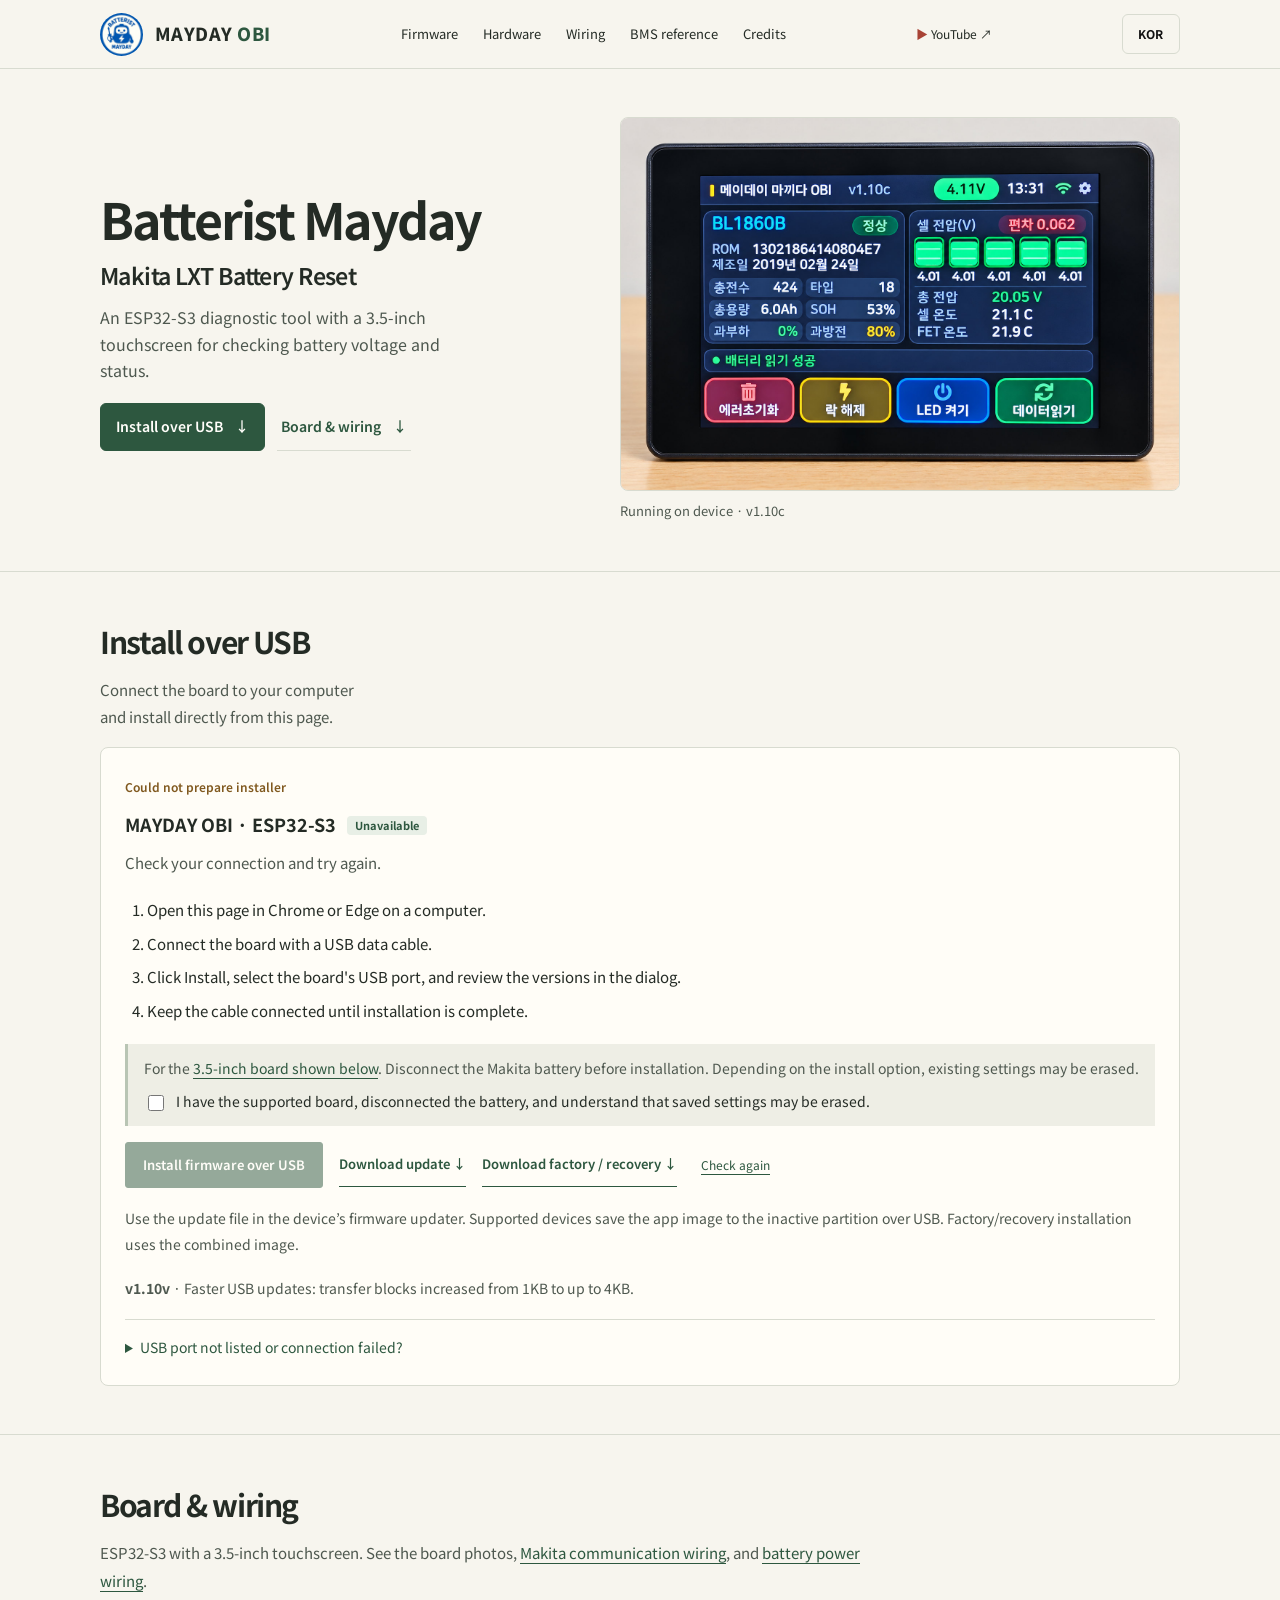
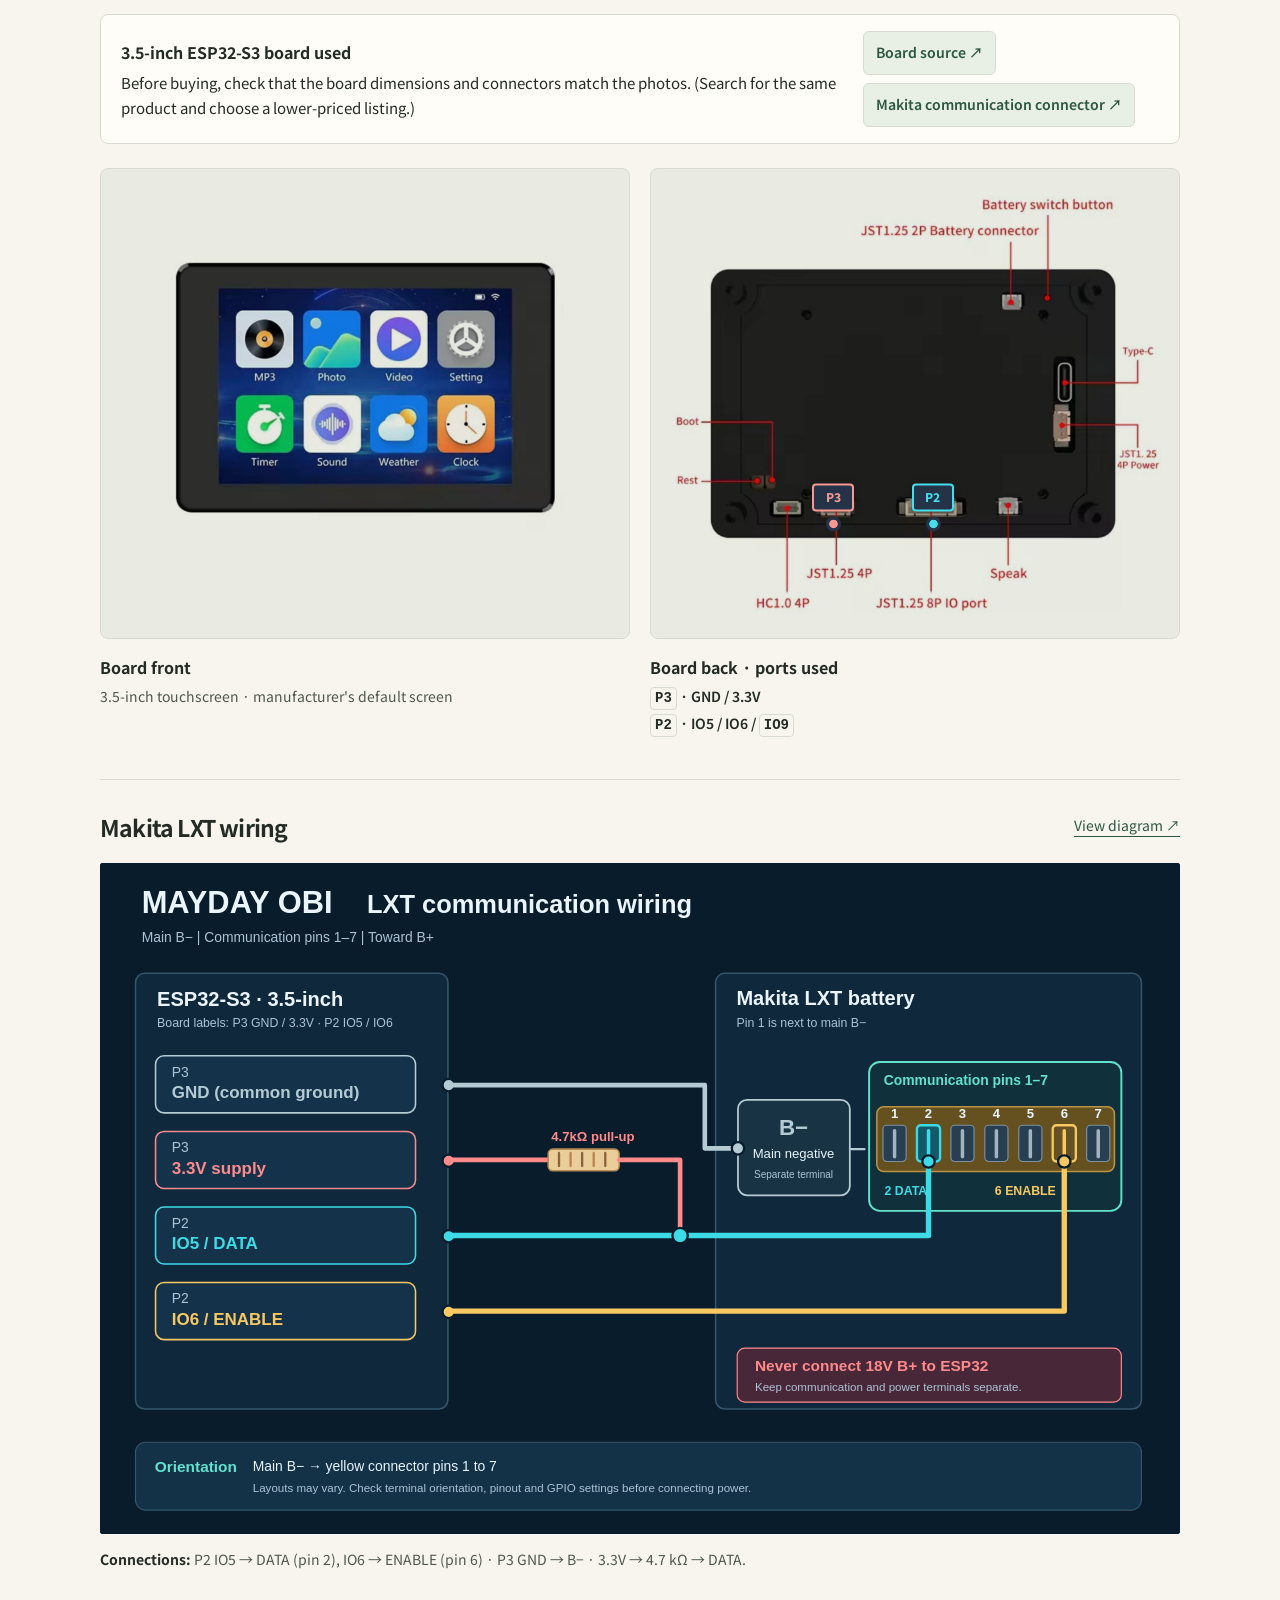
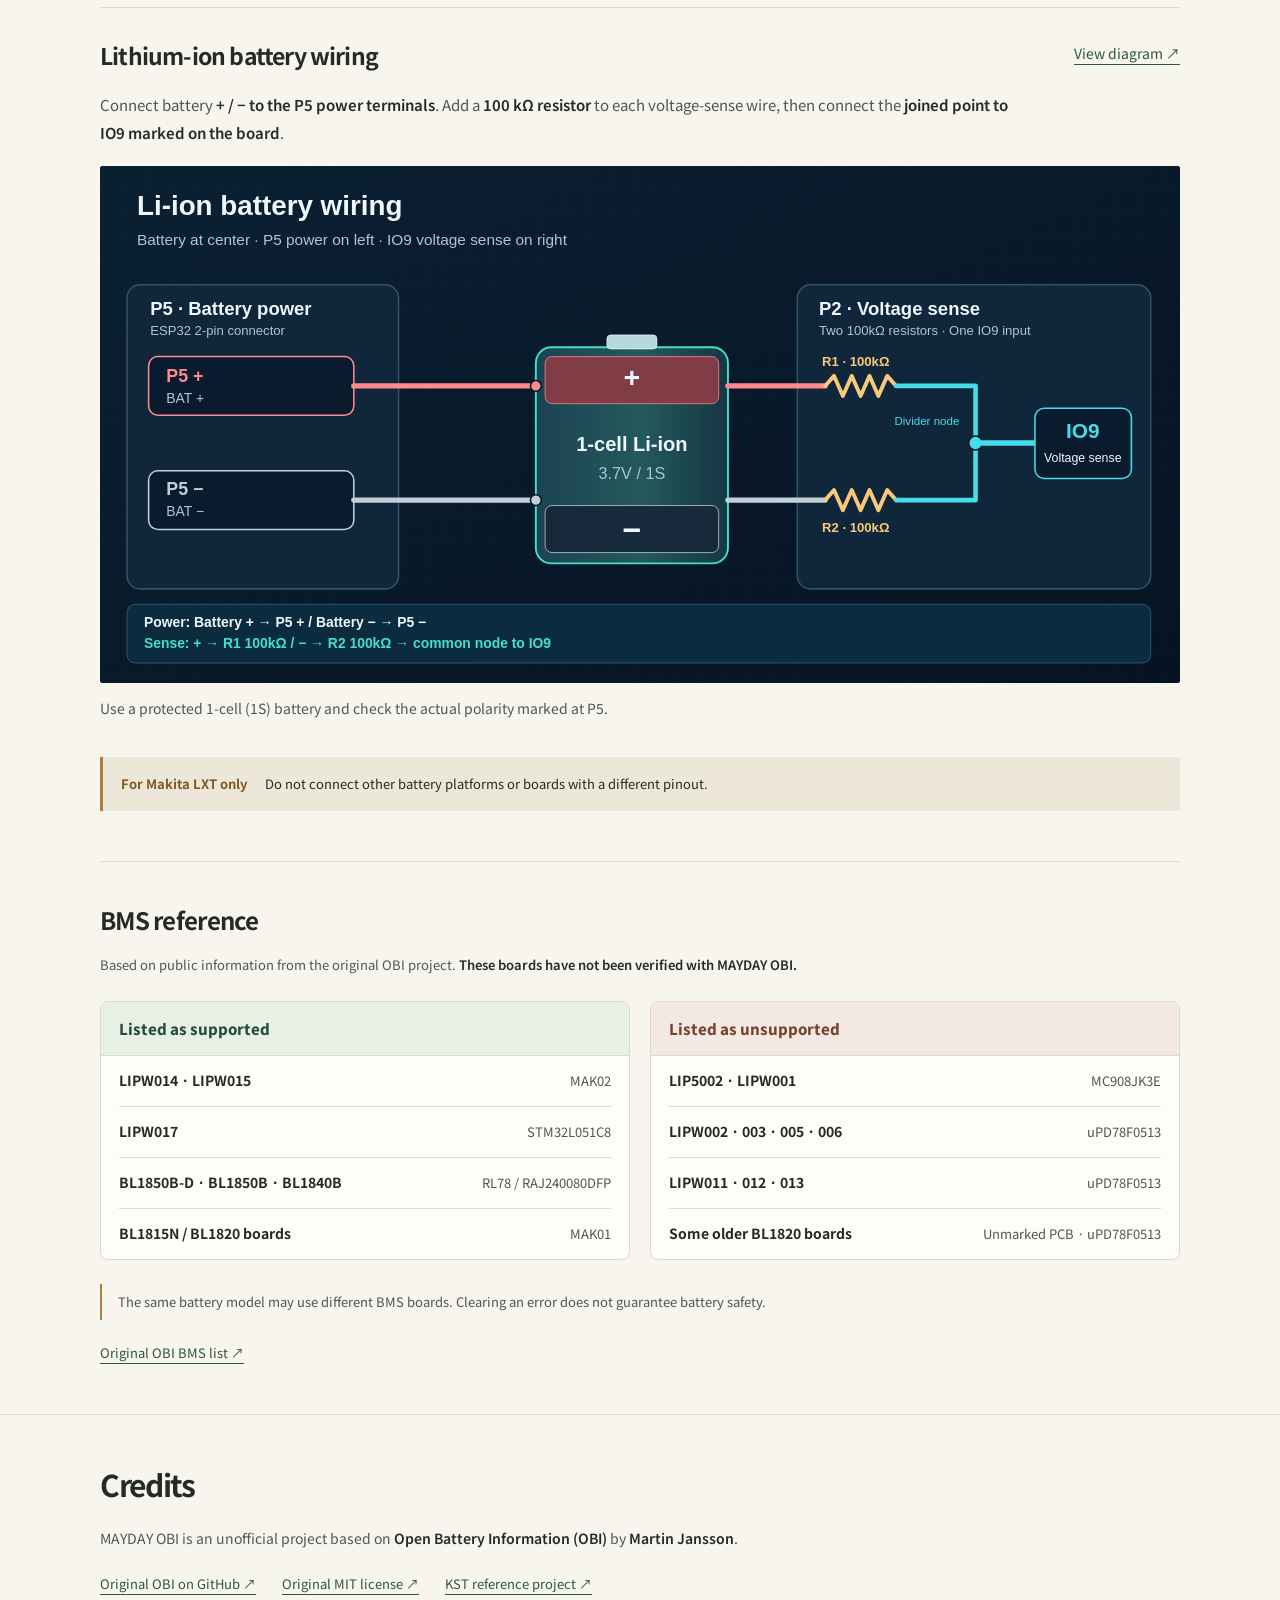
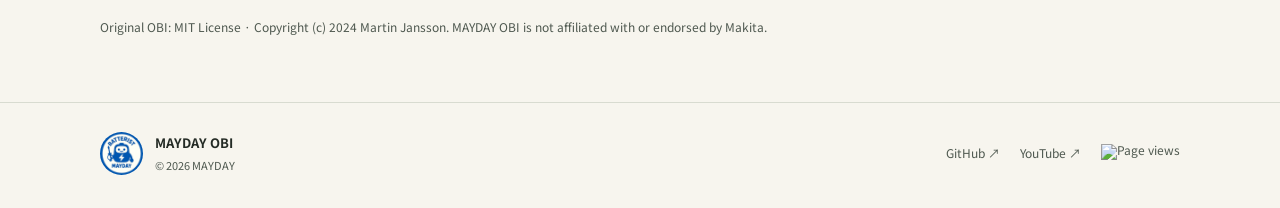
==== en/index.html @ 37e6e7f1 "Show verified USB install count and start date" ====
<!doctype html>
<html lang="en">
<head>
  <meta charset="utf-8">
  <meta name="viewport" content="width=device-width,initial-scale=1">
  <link rel="alternate" hreflang="ko" href="https://maydaycom.github.io/mayday-obi/">
  <link rel="alternate" hreflang="en" href="https://maydaycom.github.io/mayday-obi/en/">
  <meta name="description" content="MAYDAY OBI is an ESP32-S3 battery diagnostic project for Makita LXT packs, with USB firmware installation, board photos, wiring diagrams, and BMS references.">
  <meta property="og:type" content="website">
  <meta property="og:title" content="MAYDAY OBI | Makita LXT">
  <meta property="og:description" content="A Makita LXT battery diagnostic tool built with an ESP32-S3 3.5-inch touchscreen.">
  <meta property="og:image" content="https://maydaycom.github.io/mayday-obi/assets/mayday-obi-running-v1.10c.jpg">
  <meta name="theme-color" content="#f5f3ec">
  <title>MAYDAY OBI | Makita LXT Battery Diagnostics</title>
  <link rel="icon" type="image/jpeg" href="../assets/batterist-mayday-logo.jpg">
  <link rel="stylesheet" href="../styles.css">
  <link rel="stylesheet" href="../workbench.css?v=20261112-install-count">
</head>
<body class="workbench-design">
  <header class="site-header">
    <div class="container nav-bar">
      <a href="#top" class="wordmark" aria-label="MAYDAY OBI home"><img src="../assets/batterist-mayday-logo.jpg" alt="Batterist Mayday original logo" class="brand-logo" width="48" height="48"><span>MAYDAY<span class="brand-accent"> OBI</span></span></a>
      <nav aria-label="Main navigation" class="nav-links"><a href="#firmware">Firmware</a><a href="#hardware">Hardware</a><a href="#wiring">Wiring</a><a href="#bms-reference">BMS reference</a><a href="#credits">Credits</a></nav>
      <a href="https://www.youtube.com/@batterist_mayday" target="_blank" rel="noopener noreferrer" class="nav-youtube"><span class="play-symbol">▶</span> YouTube <span aria-hidden="true">↗</span></a><a class="nav-language" href="../index.html" lang="ko" hreflang="ko" aria-label="한국어 페이지 보기">KOR</a>
    </div>
    <nav class="mobile-section-nav container" aria-label="Quick navigation"><a href="#firmware">Firmware</a><a href="#hardware">Board</a><a href="#wiring">Wiring</a><a href="#bms-reference">BMS</a><a href="#credits">Credits</a></nav>
  </header>

  <main id="top">
    <section class="hero container" aria-labelledby="hero-title">
      <div class="hero-copy">
        <h1 id="hero-title">Batterist Mayday</h1>
        <p class="hero-product">Makita LXT Battery Reset</p>
        <p class="hero-subtitle">An ESP32-S3 diagnostic tool with a 3.5-inch touchscreen for checking battery voltage and status.</p>
        <div class="hero-cta"><a class="btn btn-primary" href="#firmware">Install over USB <span aria-hidden="true">↓</span></a><a class="btn btn-secondary" href="#hardware">Board &amp; wiring <span aria-hidden="true">↓</span></a></div>
        </div>
      <div class="hero-visual" aria-label="MAYDAY OBI running on a 3.5-inch ESP32-S3 device">
        <figure class="hero-product-photo">
          <img src="../assets/mayday-obi-running-v1.10c.jpg" alt="MAYDAY OBI v1.10c running on a 3.5-inch ESP32-S3 touchscreen" width="1536" height="1024" fetchpriority="high" decoding="async">
          <figcaption>Running on device · v1.10c</figcaption>
        </figure>
      </div>
    </section>

    <section class="section" id="firmware" aria-labelledby="firmware-title"><div class="container">
      <div class="section-heading"><h2 id="firmware-title">Install over USB</h2><p>Connect the board to your computer<br>and install directly from this page.</p></div>
      <div class="release-layout"><article class="release-main">
        <div class="release-top"><span class="pill pill-amber" id="firmware-status">Preparing web installer</span></div>
        <h3>MAYDAY OBI · ESP32-S3 <span class="release-version">Checking</span></h3>
        <p id="firmware-install-count" class="release-install-count" hidden><strong>USB installs completed <span></span></strong> <small>· Tracking since <time></time></small></p>
        <p id="firmware-message" role="status" aria-live="polite">Checking for available firmware.</p>
        <ol class="install-steps"><li>Open this page in Chrome or Edge on a computer.</li><li>Connect the board with a USB data cable.</li><li>Click Install, select the board's USB port, and review the versions in the dialog.</li><li>Keep the cable connected until installation is complete.</li></ol>
        <div class="install-safety"><p class="install-note">For the <a class="inline-jump" href="#hardware">3.5-inch board shown below</a>. Disconnect the Makita battery before installation. Depending on the install option, existing settings may be erased.</p>
        <label class="install-confirm"><input type="checkbox" id="firmware-confirm"> I have the supported board, disconnected the battery, and understand that saved settings may be erased.</label></div>
        <div class="install-actions">
          <button class="btn btn-primary" id="firmware-pending" type="button" disabled>Install firmware over USB</button>
          <esp-web-install-button id="usb-installer" hidden>
            <button slot="activate" class="btn btn-primary" id="firmware-install" type="button" disabled>Install firmware over USB</button>
            <span slot="unsupported">Open this page in Chrome or Edge on a computer.</span>
            <span slot="not-allowed">Open this page over HTTPS.</span>
          </esp-web-install-button>
          <a class="btn btn-secondary" id="firmware-app-download" hidden download="firmware.bin">Download update ↓</a>
          <a class="btn btn-secondary" id="firmware-download" hidden download="firmware.factory.bin">Download factory / recovery ↓</a>
          <button class="install-retry" id="firmware-retry" type="button" hidden>Check again</button>
        </div>
        <p class="install-note" id="firmware-file-note" role="status" aria-live="polite"></p>
        <p class="install-note"><strong>v1.10v</strong> · Faster USB updates: transfer blocks increased from 1KB to up to 4KB.</p>
        <details class="install-help"><summary>USB port not listed or connection failed?</summary><p>Use a data cable, not a charge-only cable, and close other serial monitor programs. If the board still does not appear, hold BOOT, briefly press RESET, release BOOT, then reconnect. Button names and steps can vary by board.</p></details>
        <noscript><p class="install-note">JavaScript is required for web installation. Enable JavaScript in your browser and reload this page.</p></noscript>
      </article>
</div>
    </div></section>

    <section class="section section-muted" id="hardware" aria-labelledby="hardware-title"><div class="container">
      <div class="section-heading"><h2 id="hardware-title">Board &amp; wiring</h2><p>ESP32-S3 with a 3.5-inch touchscreen. See the board photos, <a class="inline-jump" href="#wiring">Makita communication wiring</a>, and <a class="inline-jump" href="#battery-power">battery power wiring</a>.</p></div>
      <div class="hardware-purchase"><div><strong>3.5-inch ESP32-S3 board used</strong><p>Before buying, check that the board dimensions and connectors match the photos. (Search for the same product and choose a lower-priced listing.)</p></div><div class="hardware-purchase-links"><a class="btn btn-secondary" href="https://s.click.aliexpress.com/e/_c4VYI0z1" target="_blank" rel="noopener noreferrer sponsored">Board source ↗</a><a class="btn btn-secondary" href="https://s.click.aliexpress.com/e/_c4NlfP7p" target="_blank" rel="noopener noreferrer sponsored">Makita communication connector ↗</a></div></div>
      <div class="board-photo-gallery">
        <figure class="board-photo-card">
          <div class="board-image"><img src="../assets/esp32-s3-3.5-front.jpg" width="360" height="329" loading="lazy" alt="Front of the ESP32-S3 3.5-inch touchscreen board used for MAYDAY OBI"></div>
          <figcaption><strong>Board front</strong><span>3.5-inch touchscreen · manufacturer's default screen</span></figcaption>
        </figure>
        <figure class="board-photo-card pin-marked-board">
          <div class="board-image pin-photo">
            <img src="../assets/esp32-s3-3.5-back.jpg" width="1536" height="1312" loading="lazy" alt="Back of the ESP32-S3 3.5-inch board. GND and 3.3V are marked at P3; IO5 and IO6 at P2.">
            <span class="pin-chip pin-chip-p3" aria-label="P3 port for GND and 3.3V">P3</span>
            <span class="pin-chip pin-chip-p2" aria-label="P2 port for IO5 and IO6">P2</span>
          </div>
          <figcaption>
            <strong>Board back · ports used</strong>
            <span><b class="port-label">P3</b> · GND / 3.3V</span>
            <span><b class="port-label">P2</b> · IO5 / IO6 / <b class="port-label">IO9</b></span>
          </figcaption>
        </figure>
      </div>
      <figure class="wiring-figure" id="wiring">
        <div class="wiring-figure-head">
          <div><h3>Makita LXT wiring</h3></div>
          <a class="wiring-open-desktop" href="../assets/mayday-obi-lxt-wiring-en.svg?v=20261029-io-labels-clean" target="_blank" rel="noopener noreferrer">View diagram ↗</a>
          <a class="wiring-open-mobile" href="../assets/mayday-obi-lxt-wiring-mobile-en.svg?v=20261029-io-labels-clean" target="_blank" rel="noopener noreferrer">View diagram ↗</a>
        </div>
        <div class="wiring-visual">
          <a class="wiring-image-link wiring-desktop" href="../assets/mayday-obi-lxt-wiring-en.svg?v=20261029-io-labels-clean" target="_blank" rel="noopener noreferrer" aria-label="Open the ESP32-S3 to Makita LXT wiring diagram">
            <img src="../assets/mayday-obi-lxt-wiring-en.svg?v=20261029-io-labels-clean" width="1400" height="870" loading="lazy" alt="P2 IO5 to DATA (pin 2), IO6 to ENABLE (pin 6); P3 GND to B−; 3.3V through a 4.7 kΩ resistor to DATA. Never connect 18V B+ directly.">
          </a>
          <a class="wiring-image-link wiring-mobile" href="../assets/mayday-obi-lxt-wiring-mobile-en.svg?v=20261029-io-labels-clean" target="_blank" rel="noopener noreferrer" aria-label="Open the vertical wiring diagram for phones">
            <img src="../assets/mayday-obi-lxt-wiring-mobile-en.svg?v=20261029-io-labels-clean" width="760" height="1460" loading="lazy" alt="Mobile wiring diagram: separate main B− at pin 1; P2 IO5 to DATA (pin 2), IO6 to ENABLE (pin 6); P3 GND and a 3.3V pull-up. Never connect 18V B+ directly.">
          </a>
        </div>
        <figcaption><strong>Connections:</strong> P2 IO5 → DATA (pin 2), IO6 → ENABLE (pin 6) · P3 GND → B− · 3.3V → 4.7 kΩ → DATA.</figcaption>
      </figure>
      <section class="battery-power-guide" id="battery-power" aria-labelledby="battery-power-title">
        <div class="battery-power-head">
          <div><h3 id="battery-power-title">Lithium-ion battery wiring</h3></div>
          <a class="battery-open-desktop" href="../assets/mayday-obi-1s-battery-wiring-en.svg?v=20261029-public-cleanup" target="_blank" rel="noopener noreferrer">View diagram ↗</a>
          <a class="battery-open-mobile" href="../assets/mayday-obi-1s-battery-wiring-mobile-en.svg?v=20261029-public-cleanup" target="_blank" rel="noopener noreferrer">View diagram ↗</a>
        </div>
        <p class="battery-power-intro">Connect battery <strong>+ / − to the P5 power terminals</strong>. Add a <strong>100 kΩ resistor</strong> to each voltage-sense wire, then connect the <strong>joined point to IO9 marked on the board</strong>.</p>
        <div class="battery-power-visual">
          <a class="battery-wiring-desktop" href="../assets/mayday-obi-1s-battery-wiring-en.svg?v=20261029-public-cleanup" target="_blank" rel="noopener noreferrer" aria-label="Open diagram showing the battery, P5 power, and IO9 voltage-sense circuit">
            <img src="../assets/mayday-obi-1s-battery-wiring-en.svg?v=20261029-public-cleanup" width="1400" height="670" loading="lazy" alt="1-cell lithium-ion battery, P5 positive and negative power connections, and two 100 kΩ voltage-sense resistors joined at IO9.">
          </a>
          <a class="battery-wiring-mobile" href="../assets/mayday-obi-1s-battery-wiring-mobile-en.svg?v=20261029-public-cleanup" target="_blank" rel="noopener noreferrer" aria-label="Open the mobile battery and IO9 resistor-divider diagram">
            <img src="../assets/mayday-obi-1s-battery-wiring-mobile-en.svg?v=20261029-public-cleanup" width="760" height="900" loading="lazy" alt="Mobile diagram: battery, P5 positive and negative power, and two 100 kΩ resistors joined at a single IO9 connection.">
          </a>
        </div>
        <p class="battery-power-caption">Use a protected 1-cell (1S) battery and check the actual polarity marked at P5.</p>
      </section>
      <div class="warning"><strong>For Makita LXT only</strong><span>Do not connect other battery platforms or boards with a different pinout.</span></div>
      <div class="bms-reference" id="bms-reference">
        <div class="bms-title"><h3>BMS reference</h3><p>Based on public information from the original OBI project. <strong>These boards have not been verified with MAYDAY OBI.</strong></p></div>
        <div class="bms-columns">
          <div class="bms-box bms-supported"><h4>Listed as supported</h4><ul>
            <li><strong>LIPW014 · LIPW015</strong><small>MAK02</small></li>
            <li><strong>LIPW017</strong><small>STM32L051C8</small></li>
            <li><strong>BL1850B-D · BL1850B · BL1840B</strong><small>RL78 / RAJ240080DFP</small></li>
            <li><strong>BL1815N / BL1820 boards</strong><small>MAK01</small></li>
          </ul></div>
          <div class="bms-box bms-unsupported"><h4>Listed as unsupported</h4><ul>
            <li><strong>LIP5002 · LIPW001</strong><small>MC908JK3E</small></li>
            <li><strong>LIPW002 · 003 · 005 · 006</strong><small>uPD78F0513</small></li>
            <li><strong>LIPW011 · 012 · 013</strong><small>uPD78F0513</small></li>
            <li><strong>Some older BL1820 boards</strong><small>Unmarked PCB · uPD78F0513</small></li>
          </ul></div>
        </div>
        <p class="bms-notice">The same battery model may use different BMS boards. Clearing an error does not guarantee battery safety.</p>
        <div class="bms-links"><a href="https://github.com/mnh-jansson/open-battery-information/wiki/Makita" target="_blank" rel="noopener noreferrer">Original OBI BMS list ↗</a></div>
      </div>
    </div></section>

    <section class="section section-muted" id="credits" aria-labelledby="credits-title"><div class="container">
      <div class="section-heading"><h2 id="credits-title">Credits</h2></div>
      <div class="credits-panel">
        <p>MAYDAY OBI is an unofficial project based on <strong>Open Battery Information (OBI)</strong> by <strong>Martin Jansson</strong>.</p>
        <div class="credit-links">
          <a href="https://github.com/mnh-jansson/open-battery-information" target="_blank" rel="noopener noreferrer">Original OBI on GitHub ↗</a>
          <a href="https://github.com/mnh-jansson/open-battery-information/blob/main/LICENSE.md" target="_blank" rel="noopener noreferrer">Original MIT license ↗</a>
          <a href="https://ai.kenhsangtao.com/makita/" target="_blank" rel="noopener noreferrer">KST reference project ↗</a>
        </div>
        <p class="credit-detail">Original OBI: MIT License · Copyright (c) 2024 Martin Jansson. MAYDAY OBI is not affiliated with or endorsed by Makita.</p>
      </div>
    </div></section>
  </main>
  <footer class="site-footer"><div class="container footer-line"><div class="footer-brand"><img src="../assets/batterist-mayday-logo.jpg" alt="Batterist Mayday original logo" class="footer-brand-logo" width="46" height="46" loading="lazy"><span class="footer-brand-text"><strong>MAYDAY OBI</strong><span>© 2026 MAYDAY</span></span></div><div class="footer-links"><a href="https://github.com/MayDayCom/mayday-obi" target="_blank" rel="noopener noreferrer">GitHub ↗</a><a href="https://www.youtube.com/@batterist_mayday" target="_blank" rel="noopener noreferrer">YouTube ↗</a><a class="footer-hits" href="https://hits.sh/maydaycom.github.io/mayday-obi/" target="_blank" rel="noopener noreferrer" aria-label="View page statistics (opens in a new tab)" title="View page statistics (opens in a new tab)"><img src="https://hits.sh/maydaycom.github.io/mayday-obi.svg?style=flat&amp;label=views&amp;color=325e49&amp;labelColor=626860" alt="Page views" height="20" decoding="async"></a></div></div></footer>
  <script type="module" src="../assets/firmware-installer-public-r4.js?v=20261112-d1"></script>
  <script type="module" src="../assets/firmware-install-count.js?v=20261112-d1-counter"></script>
</body>
</html>
---- styles.css ----
/* MAYDAY OBI — a practical workshop notebook */
@import url('https://fonts.googleapis.com/css2?family=Noto+Sans+KR:wght@400;500;600;700;800&display=swap');
:root{color-scheme:light;--bg:#f5f3ec;--paper:#fffefa;--text:#202623;--muted:#484f49;--line:#d4d7cc;--teal:#325e49;--focus:#325e49}
*{box-sizing:border-box}html{scroll-behavior:smooth;scroll-padding-top:110px}body{margin:0;background:var(--bg);color:var(--text);font:15px/1.85 'Noto Sans KR',sans-serif;word-break:keep-all;overflow-wrap:break-word}a{color:inherit;text-decoration:none}button{font:inherit}img{max-width:100%}h1,h2,h3,p{margin-top:0}a:focus-visible,summary:focus-visible{outline:3px solid var(--focus);outline-offset:5px}a:hover{text-decoration:underline;text-underline-offset:5px}.container{width:min(1080px,calc(100% - 64px));margin-inline:auto}.background-grid{display:none}
.site-header{position:sticky;top:0;z-index:10;background:var(--bg);border-bottom:1px solid var(--line)}.nav-bar{min-height:86px;display:flex;align-items:center;justify-content:space-between;gap:24px}.wordmark{display:flex;align-items:center;gap:12px;font-size:18px;font-weight:800;letter-spacing:.025em}.brand-logo,.footer-brand-logo{width:43px;height:43px;object-fit:cover;border-radius:50%;flex-shrink:0}.brand-accent{color:var(--teal)}.nav-links{display:flex;gap:25px;font-size:13px}.nav-youtube{font-size:12px;white-space:nowrap}.nav-language{display:inline-flex;align-items:center;justify-content:center;min-width:58px;padding:8px 12px;border:1px solid var(--line);border-radius:999px;background:var(--line);color:#111;font-size:12px;font-weight:700;white-space:nowrap;transition:background .2s,border-color .2s}.nav-language:hover{background:#c4c8bc;border-color:#c4c8bc}.nav-language:focus-visible{outline:2px solid var(--focus);outline-offset:3px}.play-symbol{color:#a84335}.mobile-section-nav{display:none}
.hero{display:grid;grid-template-columns:minmax(0,1.08fr) minmax(0,.92fr);align-items:center;gap:clamp(28px,4.5vw,60px);padding:clamp(46px,7vw,92px) 0}.section-kicker{font:600 11px/1.6 'Noto Sans KR',sans-serif;color:var(--teal);letter-spacing:.08em}.status-dot{display:inline-block;width:6px;height:6px;background:var(--teal);border-radius:50%;margin-right:7px;vertical-align:middle}.hero-subtitle{margin:18px 0 0;color:var(--muted);font-size:16px;line-height:1.75;max-width:42ch}.hero-subtitle strong{font-weight:500;color:var(--text)}.hero-cta{display:flex;gap:10px;flex-wrap:wrap;margin-top:24px}.btn{display:inline-flex;align-items:center;justify-content:center;gap:12px;font-size:13px;font-weight:600;padding:10px 0;border-bottom:1px solid var(--teal);color:var(--teal)}.btn-primary{background:var(--teal);color:#fffefa;border:1px solid var(--teal);padding:10px 17px;border-radius:3px}.btn-primary:hover{background:#244a37;text-decoration:none}.hero-visual{min-width:0;width:100%;max-width:500px;justify-self:end}
.section{padding:52px 0;border-top:1px solid var(--line)}.section-muted{background:transparent}.section-heading{margin-bottom:30px;max-width:800px}.section-heading h2{font-size:30px;font-weight:700;line-height:1.45;letter-spacing:-.045em;margin:6px 0 12px}.section-heading p{color:var(--muted);font-size:15px;margin-bottom:0}.inline-jump{color:var(--teal);text-decoration:underline;text-underline-offset:4px}
#firmware>.container{display:grid;grid-template-columns:220px 1fr;gap:34px}#firmware .section-heading{margin:0}.release-main{border:1px solid #bca887;border-radius:12px;padding:24px}.release-main h3{font-size:18px;margin:9px 0 5px}.release-main p{font-size:15px;color:var(--muted);margin:0}.pill{color:#80591f;font-size:12px;font-weight:600}.status-dot.amber{background:#ad7f3c}
.board-photo-gallery{display:grid;grid-template-columns:repeat(2,minmax(0,1fr));gap:26px;margin:30px 0 42px}.board-photo-card{margin:0;min-width:0}.board-image {
  display:grid;
  grid-template:minmax(0,1fr) / minmax(0,1fr);
  aspect-ratio:9 / 8;
  box-sizing:border-box;
  background:#e7e8e2;
  border:1px solid var(--line);
  padding:18px;
}
.board-image img {
  display:block;
  width:100%;
  height:100%;
  min-width:0;
  min-height:0;
  object-fit:contain;
  mix-blend-mode:multiply;
}
.board-photo-card figcaption{display:flex;flex-direction:column;padding:14px 0 0;gap:2px}.board-photo-card figcaption strong{font-size:16px}.board-photo-card figcaption span{font-size:14px;line-height:1.65;color:var(--muted)}
.pin-marked-board figcaption span{font-weight:600;color:var(--text)}.pin-marked-board .board-image{position:relative}.pin-chip{position:absolute;z-index:2;transform:translate(-50%,-145%);display:inline-flex;align-items:center;justify-content:center;min-width:42px;height:28px;padding:2px 8px;font-size:12px;line-height:1;white-space:nowrap;font-weight:800;border-radius:4px;border:2px solid currentColor;box-shadow:0 2px 7px #0005;pointer-events:none}.pin-chip::after{content:"";position:absolute;left:calc(50% - 4px);bottom:-19px;width:9px;height:9px;border-radius:50%;background:currentColor;outline:3px solid #243348}.pin-chip-p3{left:34.5%;top:75.5%;color:#f59a93;background:#243348}.pin-chip-p2{left:53.4%;top:75.5%;color:#44deec;background:#243348}
.wiring-figure,.battery-power-guide{margin:36px 0;padding:24px 0 0;border-top:1px solid var(--line)}.wiring-figure-head,.battery-power-head{display:flex;align-items:end;justify-content:space-between;flex-wrap:wrap;gap:12px;margin-bottom:18px}.wiring-figure-head h3,.battery-power-head h3{font-size:23px;line-height:1.5;letter-spacing:-.035em;margin:6px 0 0}.wiring-figure-head>a,.battery-power-head>a{font-size:14px;color:var(--teal);text-decoration:underline;text-underline-offset:5px;padding:6px 0}.wiring-visual,.battery-power-visual{width:100%;min-width:0}.wiring-image-link,.battery-power-visual>a{display:block;line-height:0;background:#091b2b;border-radius:3px;overflow:hidden}.wiring-image-link img,.battery-power-visual img{display:block;width:100%;height:auto}.wiring-figure figcaption,.battery-power-caption{font-size:14px;line-height:1.7;color:var(--muted);margin:14px 0 0}.wiring-figure figcaption strong,.battery-power-caption strong{color:var(--text)}.battery-power-intro{font-size:15px;color:var(--muted);max-width:920px;margin-bottom:20px}.battery-power-intro strong{font-weight:600;color:var(--text)}.battery-power-detail{font-size:13px;margin-top:18px;padding-top:15px;border-top:1px dashed var(--line);color:var(--muted)}.battery-power-detail summary{cursor:pointer;color:var(--teal);font-weight:600}.battery-power-detail p{margin:12px 0 0}code{font-size:.95em}
.wiring-mobile,.wiring-open-mobile,.battery-wiring-mobile,.battery-open-mobile{display:none!important}.wiring-desktop,.wiring-open-desktop,.battery-wiring-desktop,.battery-open-desktop{display:block}
.hardware-purchase{
  display:flex;
  justify-content:space-between;
  align-items:center;
  gap:18px;
  margin:0 0 24px;
  padding:18px 20px;
  border:1px solid #a9bfad;
  border-left:4px solid var(--teal);
  border-radius:8px;
  background:#e8efe4;
}.hardware-purchase strong{font-size:16px}.hardware-purchase p{color:var(--text);font-size:15px;line-height:1.65;margin:4px 0 0}.hardware-purchase .btn{flex-shrink:0;min-height:44px;white-space:nowrap}
.hardware-purchase-links{display:flex;flex-wrap:wrap;gap:8px}
.hardware-purchase-links .btn{font-size:14px;white-space:normal;text-align:center}.warning{display:flex;gap:18px;font-size:13px;line-height:1.85;padding:15px 18px;background:#ede7d9;border-left:3px solid #ad7f3c}.warning strong{white-space:nowrap;color:#80591f}
.bms-reference{margin:50px 0 0;padding-top:30px;border-top:1px solid var(--line)}.bms-title h3{font-size:24px;letter-spacing:-.03em;margin:6px 0 10px}.bms-title p{font-size:13px;color:var(--muted)}.bms-title p strong{color:var(--text);font-weight:600}
.bms-columns {
  display:grid;
  grid-template-columns:repeat(2,minmax(0,1fr));
  gap:20px;
  margin:24px 0;
}
.bms-box {
  min-width:0;
  overflow:hidden;
  background:var(--paper);
  border:1px solid var(--line);
  border-radius:12px;
}
.bms-box h4 {
  margin:0;
  padding:13px 18px;
  border-bottom:1px solid var(--line);
  font-size:15px;
  font-weight:800;
}
.bms-supported h4 {background:#e8efe4;color:#274c3c}
.bms-unsupported h4 {background:#f4e9e2;color:#75432f}
.bms-box ul {list-style:none;padding:0 18px;margin:0}
.bms-box li {
  display:flex;
  align-items:baseline;
  justify-content:space-between;
  flex-wrap:wrap;
  gap:2px 16px;
  padding:12px 0;
}
.bms-box li + li {border-top:1px solid var(--line)}
.bms-box li strong {font-size:14px;font-weight:700;overflow-wrap:anywhere}
.bms-box li small {font-size:13px;color:var(--muted);overflow-wrap:anywhere}
.bms-notice{font-size:13px;color:var(--muted);border-left:2px solid #ad7f3c;padding:6px 0 6px 16px;margin:24px 0 18px}.bms-links a{color:var(--teal);font-size:13px;text-decoration:underline;text-underline-offset:5px}
#credits{padding-bottom:64px}.credits-panel{max-width:820px}.credits-panel p{font-size:14px;color:var(--muted)}.credits-panel strong{color:var(--text);font-weight:600}.credit-links{display:flex;flex-wrap:wrap;gap:12px 26px;margin:20px 0}.credit-links a{font-size:13px;color:var(--teal);text-decoration:underline;text-underline-offset:5px}.credits-panel .credit-detail{font-size:12px;margin-bottom:0}.site-footer{border-top:1px solid var(--line);padding:28px 0 34px}.footer-line,.footer-line>div,.footer-brand{display:flex;align-items:center;justify-content:space-between;gap:24px}.footer-brand{gap:12px!important}.footer-brand-text{display:flex;flex-direction:column;font-size:11px;color:var(--muted)}.footer-brand-text strong{font-size:13px;color:var(--text)}.footer-line>div>a{font-size:12px;color:var(--muted)}
@media(max-width:900px){.nav-links{gap:15px}.hero{gap:28px}#firmware>.container{grid-template-columns:180px 1fr}}
@media(max-width:720px){html{scroll-padding-top:130px}.container{width:calc(100% - 36px)}.nav-bar{min-height:67px;gap:12px}.wordmark{font-size:16px;gap:9px}.brand-logo{width:36px;height:36px}.nav-links{display:none}.nav-youtube{font-size:11px}.mobile-section-nav{display:flex;gap:25px;overflow-x:auto;white-space:nowrap;padding:10px 0 12px;border-top:1px solid var(--line);font-size:12px}.mobile-section-nav a{flex:0 0 auto}.hero{grid-template-columns:1fr;padding:38px 0 42px;gap:30px}.hero-subtitle{max-width:470px;font-size:16px}.hero-cta{margin-top:22px}.section{padding:36px 0}.section-heading{margin-bottom:23px}.section-heading h2{font-size:27px}#firmware>.container{display:block}#firmware .section-heading{margin-bottom:20px}.release-main{padding:16px}.board-photo-gallery{gap:22px;grid-template-columns:1fr;margin:25px 0 30px}.board-image{padding:12px}.board-photo-card figcaption{padding-top:10px}.wiring-figure,.battery-power-guide{margin:28px 0;padding-top:22px}.wiring-figure-head h3,.battery-power-head h3{font-size:20px}.wiring-desktop,.wiring-open-desktop,.battery-wiring-desktop,.battery-open-desktop{display:none!important}.wiring-mobile,.wiring-open-mobile,.battery-wiring-mobile,.battery-open-mobile{display:block!important}.hardware-purchase{align-items:flex-start;flex-direction:column;gap:10px}.warning{gap:10px;font-size:12px;padding:13px}.bms-reference{margin-top:34px}.bms-columns{grid-template-columns:1fr;gap:14px}.bms-title h3{font-size:22px}.credit-links{flex-direction:column;gap:13px}.footer-line{align-items:flex-start;flex-direction:column;gap:20px}#credits{padding-bottom:40px}}
@media(prefers-reduced-motion:reduce){html{scroll-behavior:auto}}

/* USB installer */
[hidden]{display:none!important}
.install-steps{padding-left:22px;margin:22px 0;font-size:15px;color:var(--text)}.install-steps li{padding:3px 0}
.release-main .install-note{font-size:14px;margin:18px 0;color:var(--muted)}
.install-confirm{display:flex;align-items:flex-start;gap:9px;font-size:14px;line-height:1.65;margin:18px 0}
.install-confirm input{margin-top:5px;flex-shrink:0;accent-color:var(--teal);width:16px;height:16px}
.install-actions{display:flex;align-items:center;flex-wrap:wrap;gap:14px;margin:18px 0}
button.btn{font-family:inherit;cursor:pointer}button.btn:disabled{opacity:.5;cursor:not-allowed}
.install-retry{border:0;background:transparent;color:var(--teal);font:inherit;font-size:12px;text-decoration:underline;text-underline-offset:4px;cursor:pointer;padding:8px}
.install-help{margin-top:24px;border-top:1px solid var(--line);padding-top:15px;font-size:14px;color:var(--muted)}
.install-help summary{cursor:pointer;color:var(--teal)}.release-main .install-help p{font-size:14px;line-height:1.7;margin-top:12px}
esp-web-install-button{--esp-tools-button-color:var(--teal);--esp-tools-button-text-color:var(--paper);--esp-tools-button-border-radius:3px}

.release-version{display:inline-block;margin-left:7px;padding:3px 8px;border-radius:999px;background:#e3ecdf;color:var(--teal);font-size:11px;line-height:1.2;font-weight:700;vertical-align:2px;white-space:nowrap}
/* Footer page-view badge */
.footer-line .footer-links {
  flex-wrap: wrap;
  gap: 12px 20px;
}
.footer-links .footer-hits {
  display: inline-flex;
  align-items: center;
  min-height: 28px;
  line-height: 1;
}
.footer-hits img {
  display: block;
  width: auto;
  height: 20px;
}

.hero-project {
  margin:0 0 14px;
  color:var(--teal);
  font-size:16px;
  font-weight:800;
  letter-spacing:.1em;
}
.hero h1 {
  margin:0;
  color:var(--text);
  font-size:clamp(30px,4vw,49px);
  font-weight:800;
  line-height:1.16;
  letter-spacing:-.055em;
}
.hero-product {
  margin:14px 0 0;
  color:var(--teal);
  font-size:clamp(18px,1.8vw,23px);
  font-weight:700;
  line-height:1.45;
  letter-spacing:-.025em;
}
.hero-cta .btn {
  min-height:44px;
  padding:10px 15px;
  border-radius:8px;
  font-size:14px;
}
.hero-cta .btn-secondary {
  border:1px solid #a9bfad;
  background:var(--paper);
}
.hero-cta .btn-secondary:hover {background:#e8efe4}
.hero-product-photo {
  margin:0;
  overflow:hidden;
  background:var(--paper);
  border:1px solid var(--line);
  border-radius:16px;
  box-shadow:0 12px 28px #20262312;
}
.hero-product-photo img {display:block;width:100%;height:auto}
.hero-product-photo figcaption {padding:10px 14px;color:var(--muted);font-size:13px}
@media (max-width:720px) {
  .hero h1 {font-size:clamp(30px,7.7vw,46px)}
  .hero-visual {justify-self:start}
  .hero-product-photo {border-radius:12px}
}
---- workbench.css ----
/* MAYDAY OBI homepage layout */
.workbench-design {
  --bg:#f7f5ee;
  --paper:#fffdf7;
  --text:#242b25;
  --muted:#4e584f;
  --line:#d8dbd0;
  --teal:#2d573f;
  --focus:#2d573f;
}

.workbench-design .site-header {position:static}
.workbench-design .nav-bar {min-height:68px;gap:16px}
.workbench-design .nav-language {background:transparent;border-radius:6px}
.workbench-design .hero {
  grid-template-columns:minmax(0, .9fr) minmax(0, 1.1fr);
  gap:clamp(24px, 4vw, 48px);
  padding-block:48px;
}
.workbench-design .hero h1 {
  font-size:clamp(30px, 4.1vw, 50px);
  font-weight:700;
  line-height:1.16;
  letter-spacing:-.045em;
}
.workbench-design .hero-product {margin:12px 0 0;color:var(--text);font-weight:600}
.workbench-design .hero-subtitle {margin:12px 0 0;line-height:1.65;max-width:38ch}
.workbench-design .hero-cta {margin-top:20px;gap:12px}
.workbench-design .hero-cta .btn {border-radius:6px}
.workbench-design .hero-cta .btn-secondary {
  padding-inline:4px;
  border:0;
  border-bottom:1px solid var(--line);
  border-radius:0;
  background:transparent;
}
.workbench-design .hero-visual {max-width:560px}
.workbench-design .hero-product-photo {
  background:transparent;
  border:0;
  border-radius:0;
  box-shadow:none;
}
.workbench-design .hero-product-photo img {
  border:1px solid var(--line);
  border-radius:8px;
}
.workbench-design .hero-product-photo figcaption {padding:8px 0 0}

.workbench-design .section {padding-block:48px}
.workbench-design .section-heading {margin-bottom:20px}
.workbench-design .section-heading h2 {margin-top:0}
.workbench-design #firmware > .container {
  display:grid;
  grid-template-columns:minmax(0, 1fr);
  gap:16px;
}
.workbench-design #firmware .section-heading {margin:0}
.workbench-design .release-main {
  padding:24px;
  border:1px solid var(--line);
  border-radius:8px;
  background:var(--paper);
}
.workbench-design .release-main h3 {margin:8px 0}
.workbench-design .release-version {background:#e8efe6;border-radius:4px}
.workbench-design .release-install-count {margin:8px 0;color:var(--muted);font-size:14px}
.workbench-design .release-install-count strong {color:#325e49;font-variant-numeric:tabular-nums}
.workbench-design .release-install-count small {white-space:nowrap;font-size:inherit}
.workbench-design .install-steps {margin:16px 0}
.workbench-design .install-safety {
  padding:12px 16px;
  background:#eeeee5;
  border-left:3px solid #b9c5b4;
}
.workbench-design .install-safety .install-note {margin:0}
.workbench-design .install-confirm {margin:8px 0 0}
.workbench-design .install-actions {gap:8px 16px;margin:16px 0}
.workbench-design .install-actions .btn {min-height:44px}
.workbench-design .release-main .install-note:empty {display:none}
.workbench-design .install-help {margin-top:16px}

.workbench-design .hardware-purchase {
  padding:16px 20px;
  border:1px solid var(--line);
  border-radius:8px;
  background:var(--paper);
}
.workbench-design .hardware-purchase-links .btn {
  padding:8px 12px;
  border:1px solid var(--line);
  border-radius:6px;
  background:#e8efe4;
}
.workbench-design .hardware-purchase-links .btn:hover {background:#dce8d7}
.workbench-design .board-photo-gallery {margin-top:24px;gap:20px}
.workbench-design .board-image {border-radius:8px;background:#e9ebe3}
.port-label {
  display:inline-block;
  padding:0 4px;
  border:1px solid var(--line);
  border-radius:4px;
  font-family:ui-monospace,Consolas,monospace;
  line-height:1.5;
}
.workbench-design .bms-box {border-radius:8px}

@media (max-width:720px) {
  .workbench-design .nav-bar {min-height:56px}
  .workbench-design .hero {grid-template-columns:minmax(0, 1fr);gap:16px;padding-block:24px}
  .workbench-design .hero-subtitle {font-size:15px}
  .workbench-design .hero-cta {margin-top:12px}
  .workbench-design .hero-visual {width:min(100%, 360px);justify-self:start}
  .workbench-design .hero-product-photo figcaption {font-size:12px}
  .workbench-design .section {padding-block:32px}
  .workbench-design .release-main {padding:16px}
  .workbench-design .install-safety {padding:12px}
}
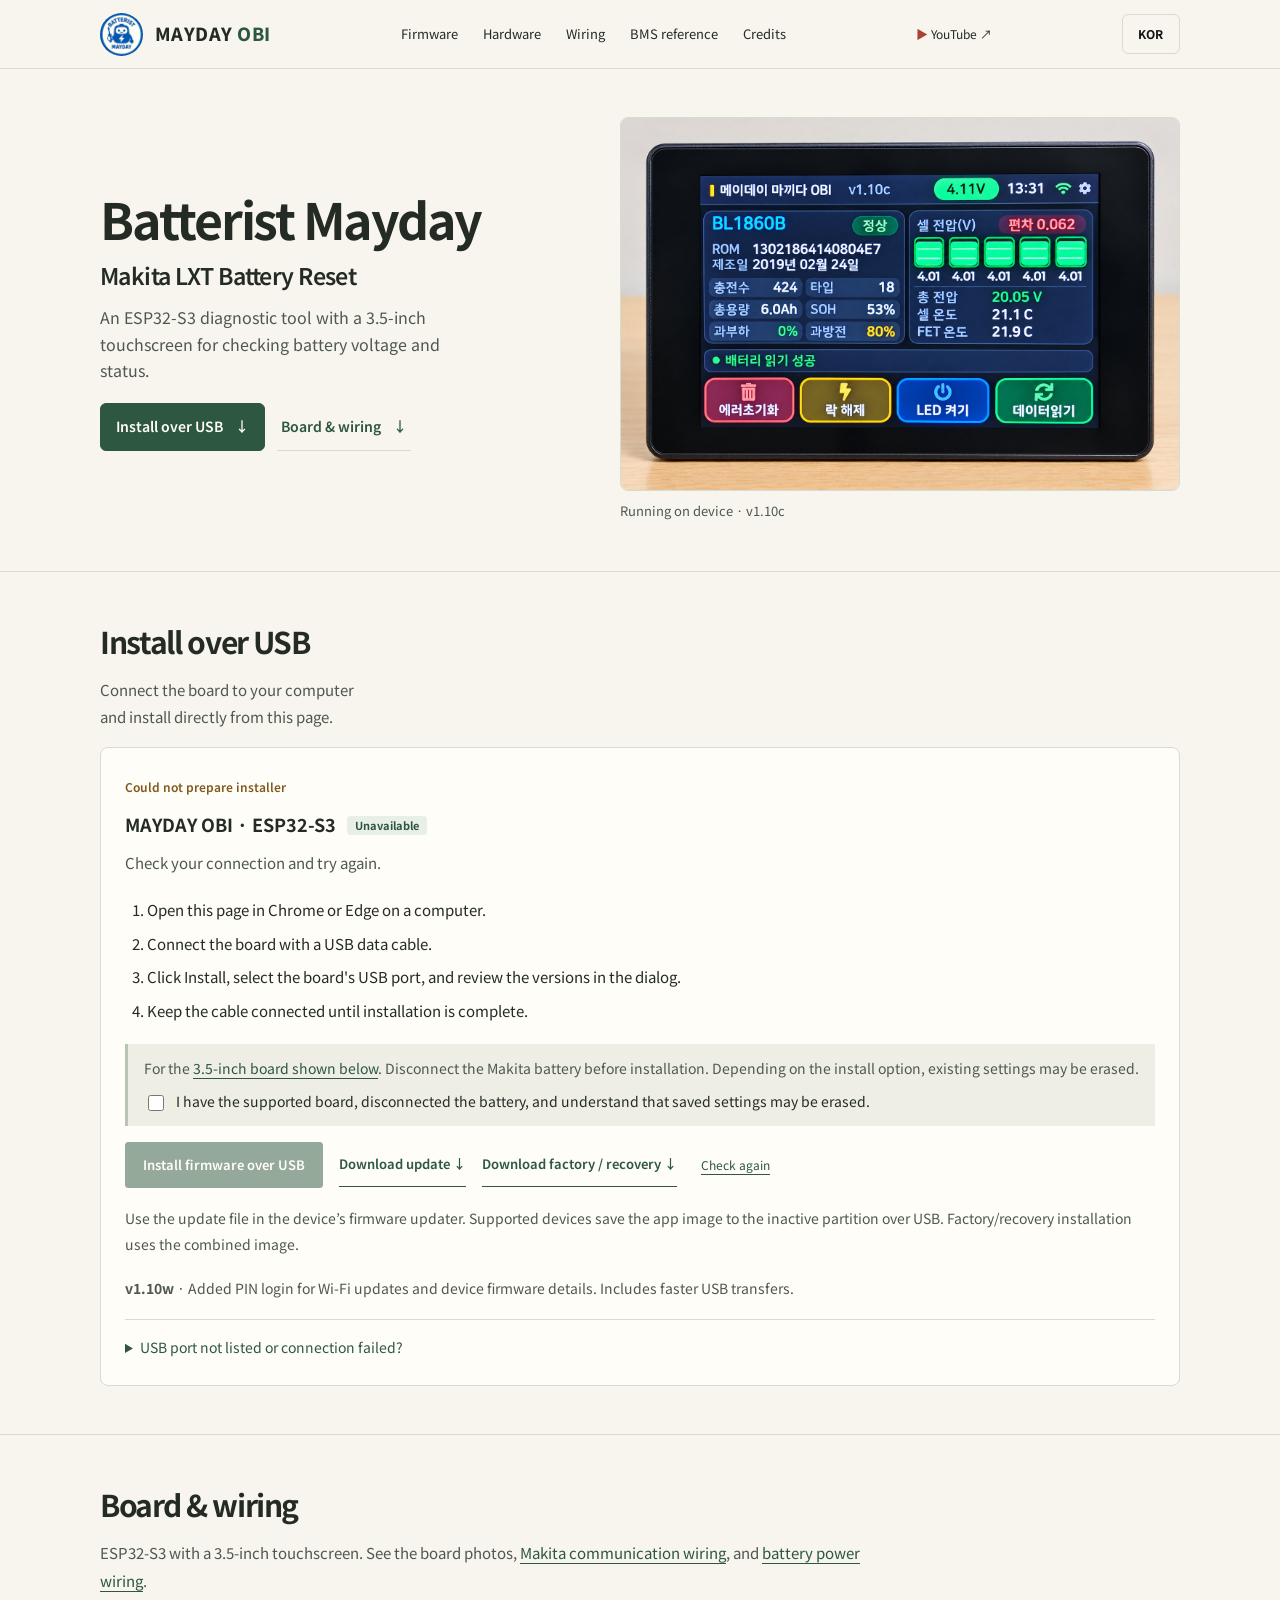
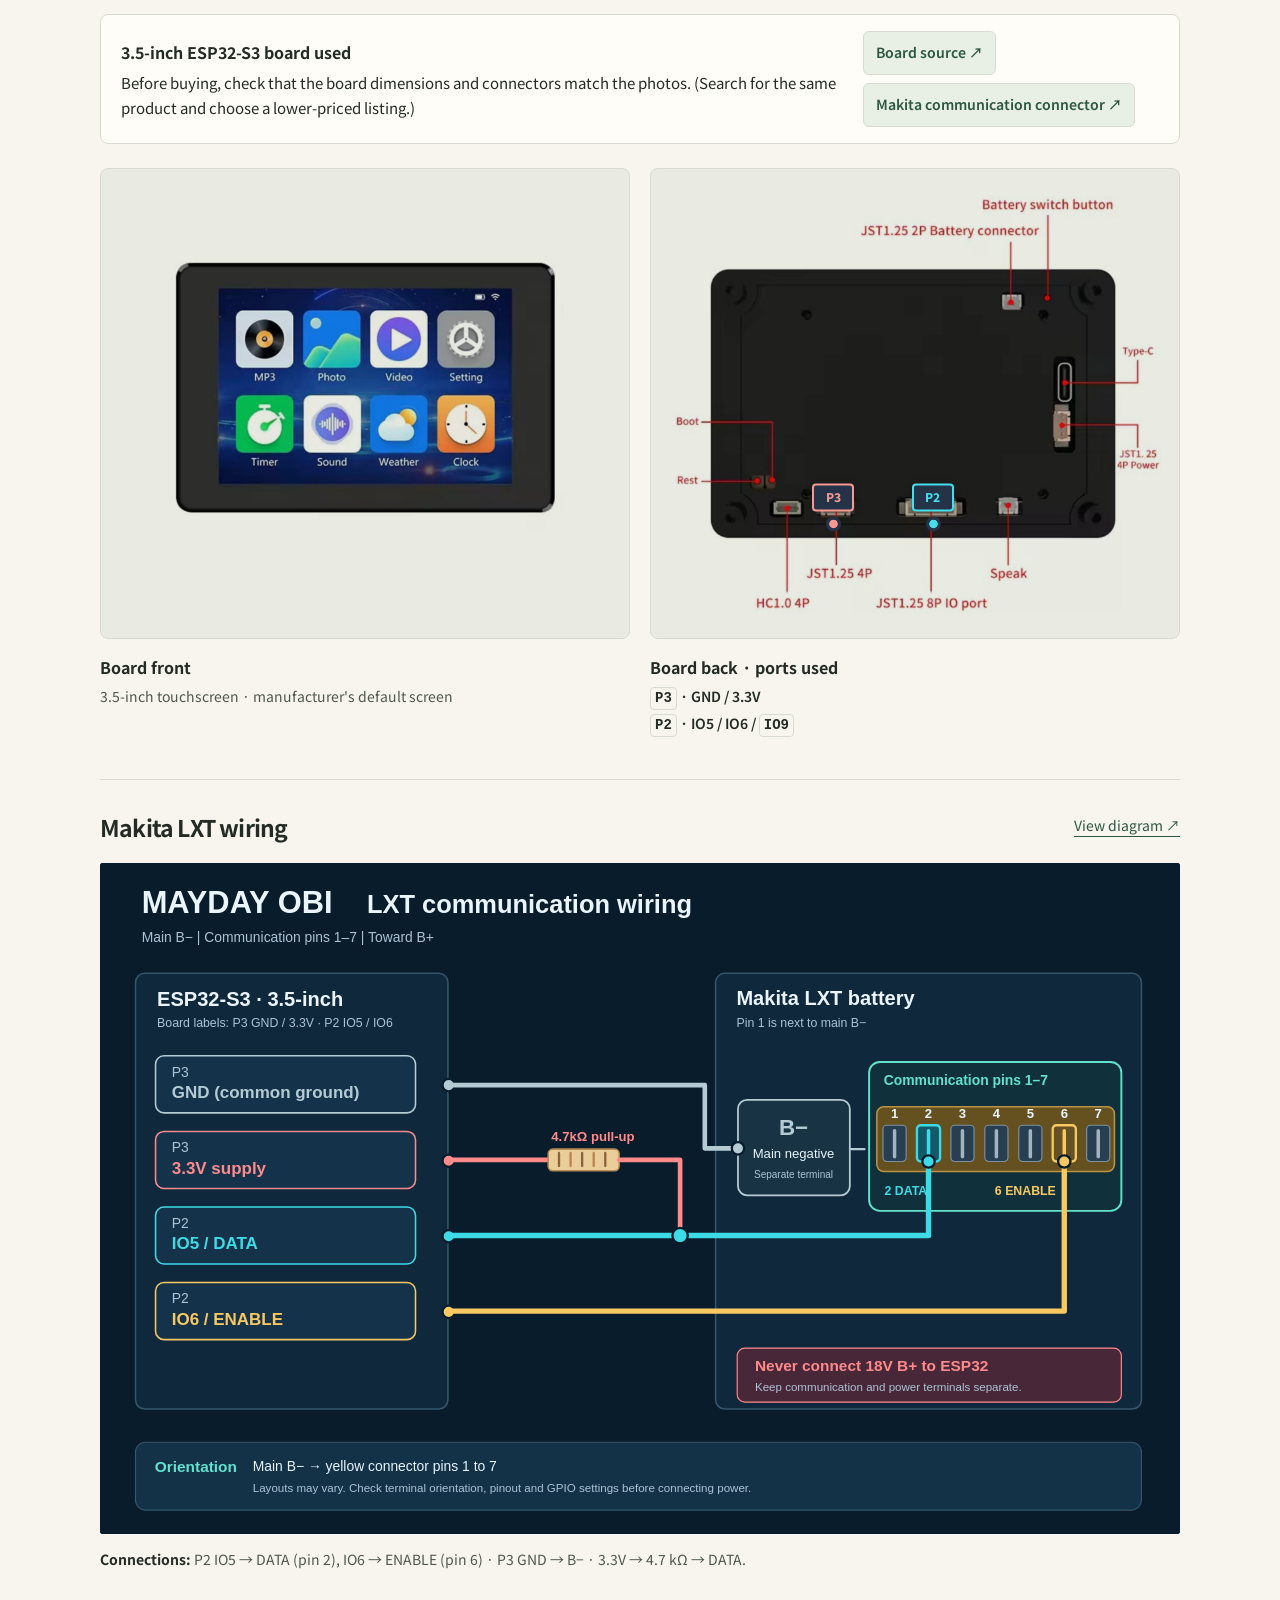
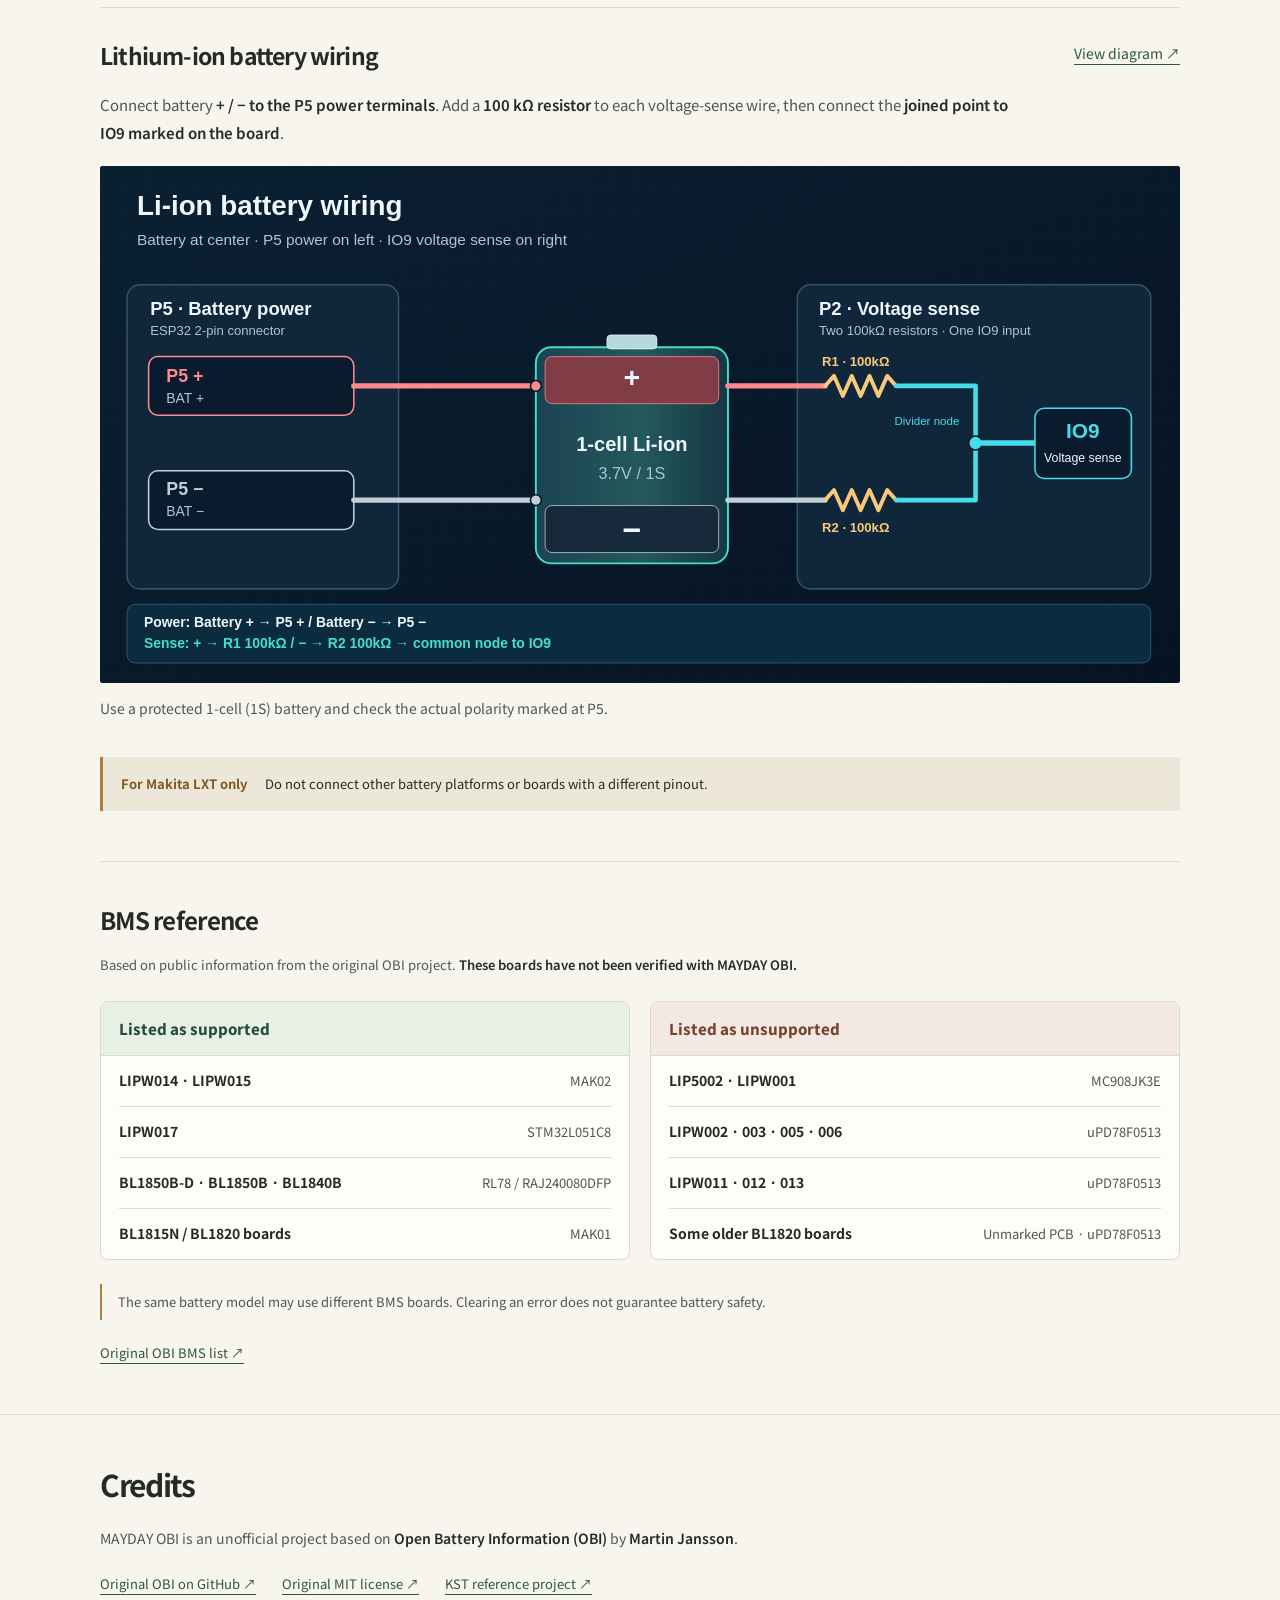
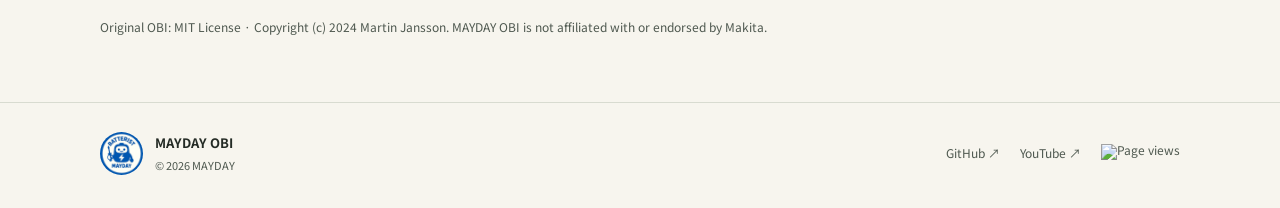
==== commit 6ce4ac16: "docs: show v1.10w on installer pages" ====
--- a/en/index.html
+++ b/en/index.html
@@ -64,7 +64,7 @@
           <button class="install-retry" id="firmware-retry" type="button" hidden>Check again</button>
         </div>
         <p class="install-note" id="firmware-file-note" role="status" aria-live="polite"></p>
-        <p class="install-note"><strong>v1.10v</strong> · Faster USB updates: transfer blocks increased from 1KB to up to 4KB.</p>
+        <p class="install-note"><strong>v1.10w</strong> · Added PIN login for Wi-Fi updates and device firmware details. Includes faster USB transfers.</p>
         <details class="install-help"><summary>USB port not listed or connection failed?</summary><p>Use a data cable, not a charge-only cable, and close other serial monitor programs. If the board still does not appear, hold BOOT, briefly press RESET, release BOOT, then reconnect. Button names and steps can vary by board.</p></details>
         <noscript><p class="install-note">JavaScript is required for web installation. Enable JavaScript in your browser and reload this page.</p></noscript>
       </article>
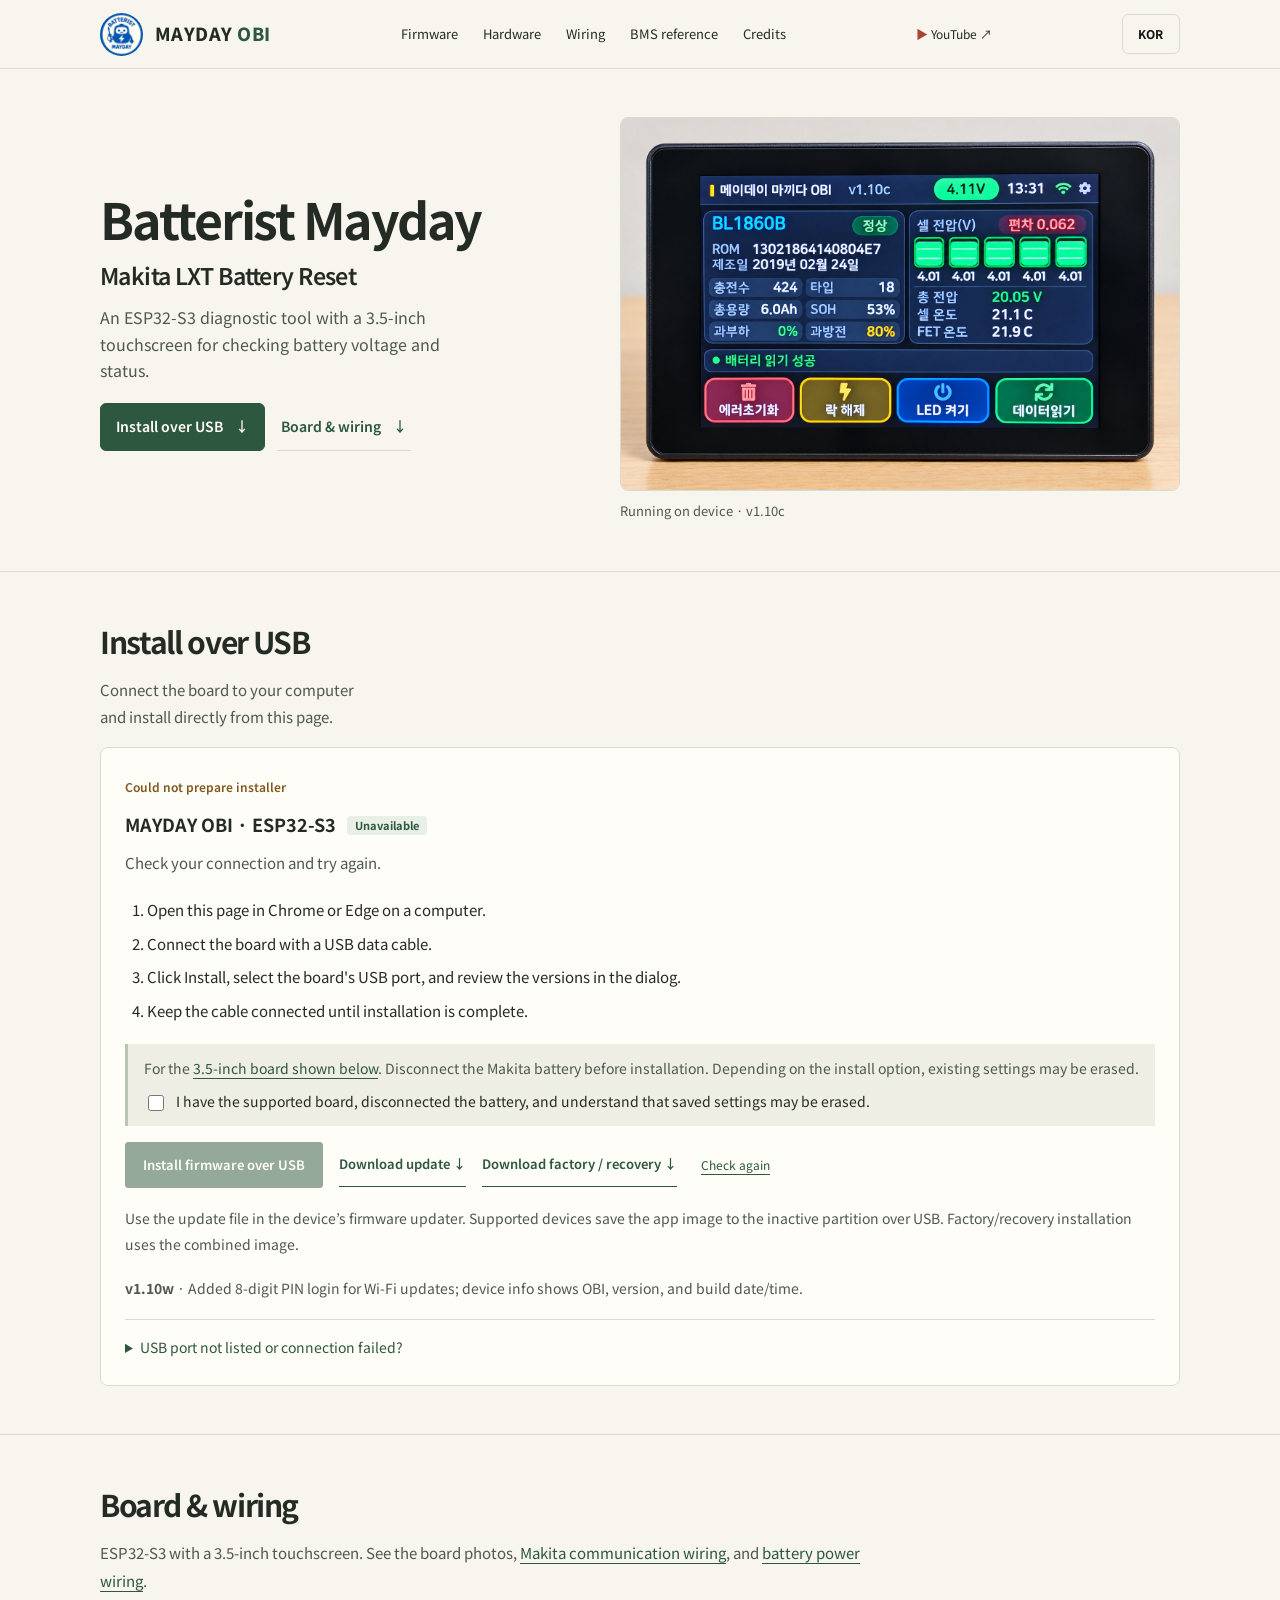
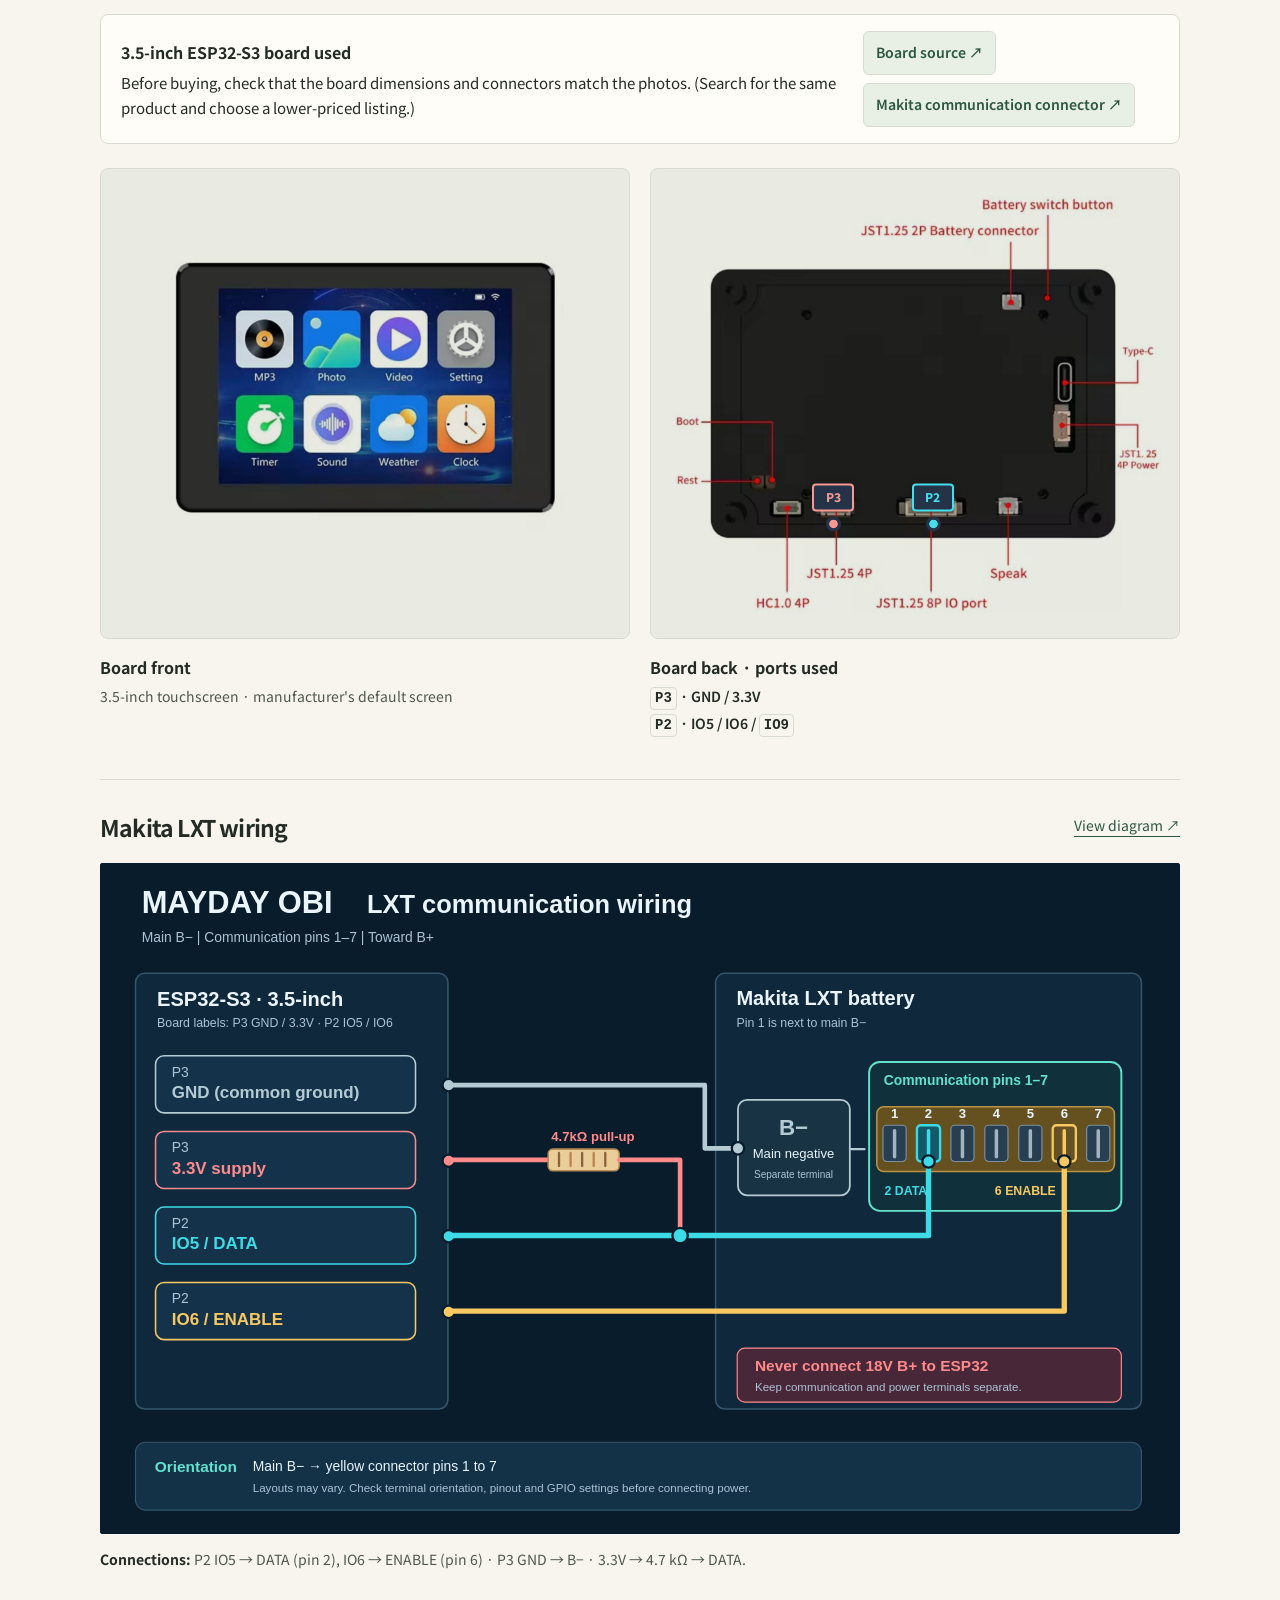
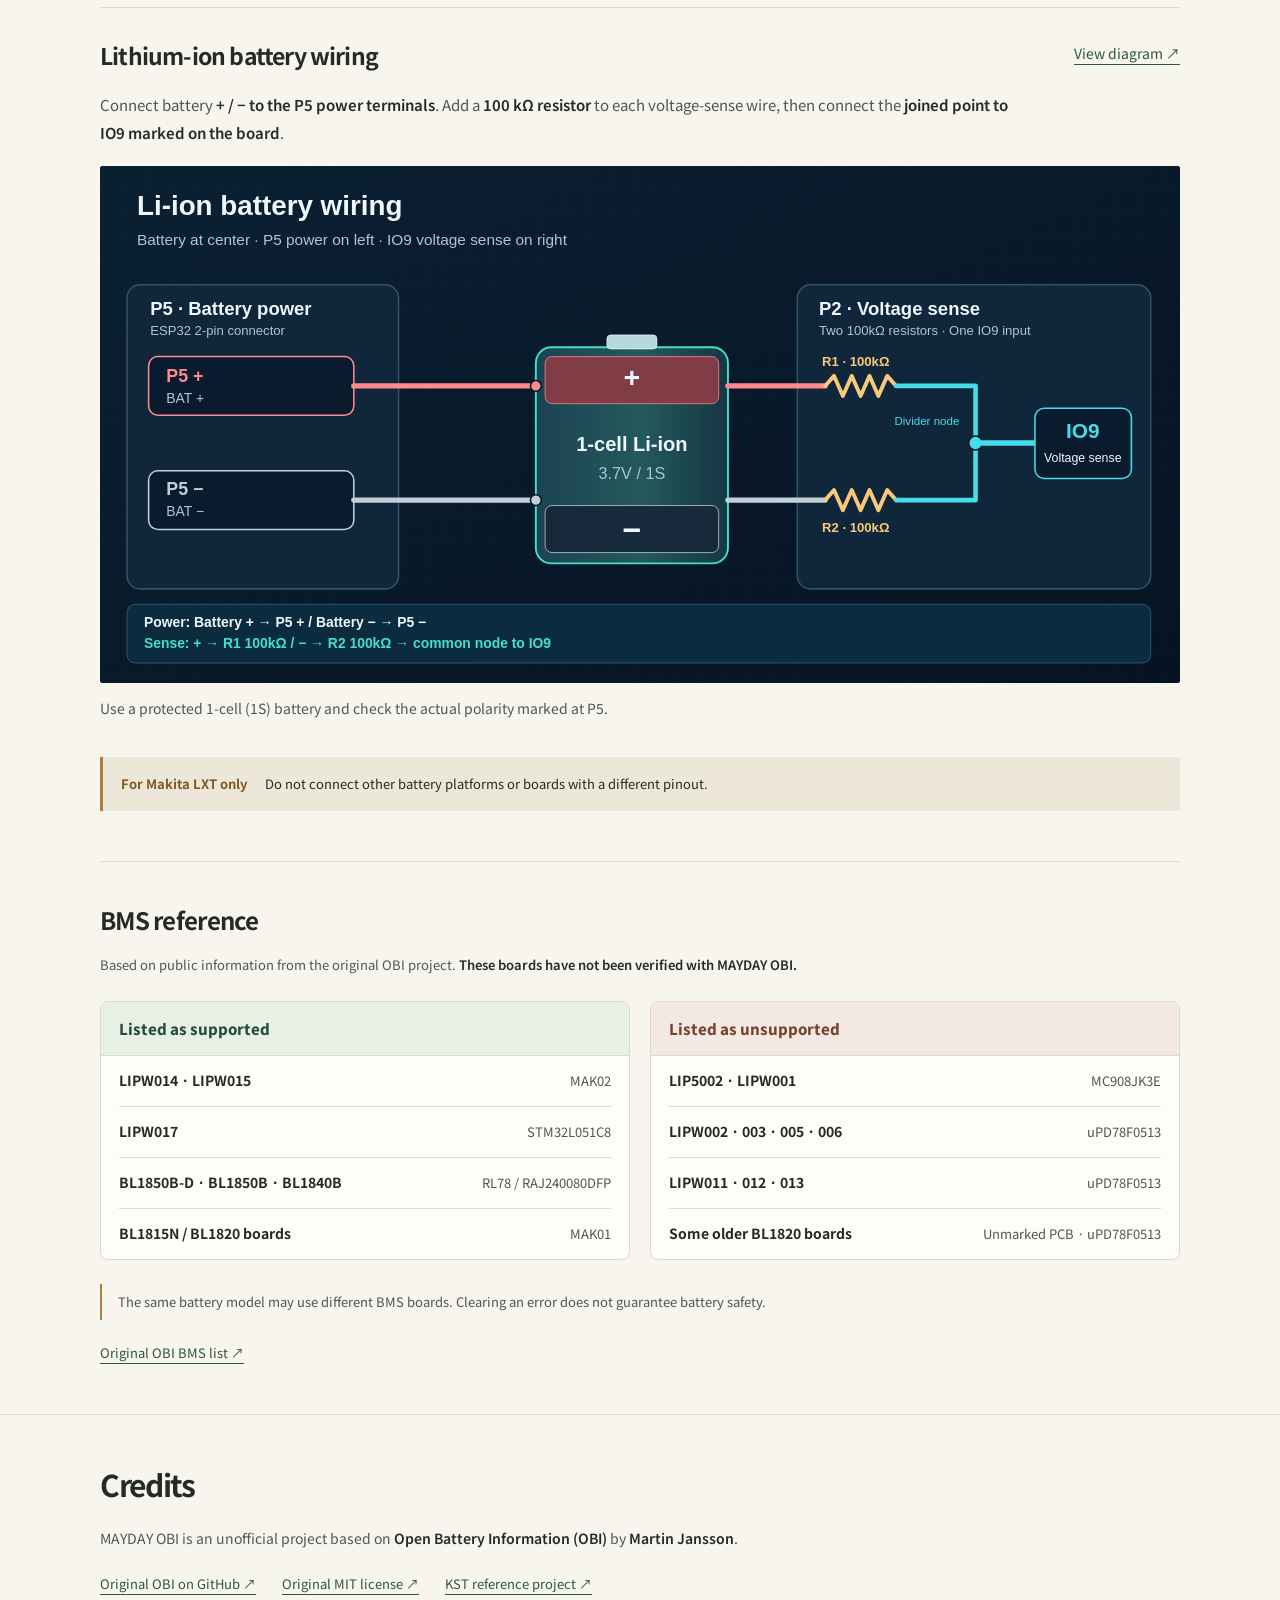
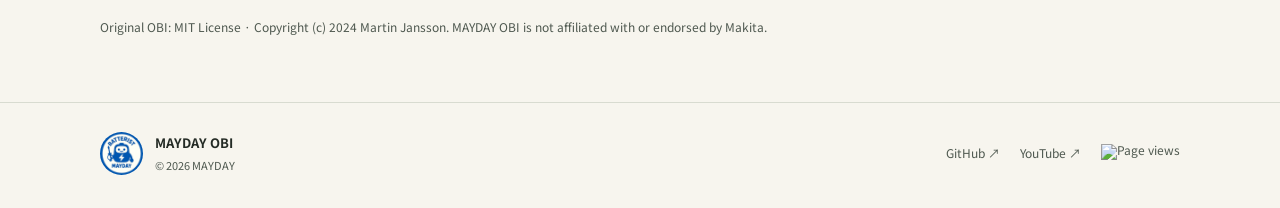
==== commit 5a3e1935: "docs: align installer notes with v1.10w" ====
--- a/en/index.html
+++ b/en/index.html
@@ -64,7 +64,7 @@
           <button class="install-retry" id="firmware-retry" type="button" hidden>Check again</button>
         </div>
         <p class="install-note" id="firmware-file-note" role="status" aria-live="polite"></p>
-        <p class="install-note"><strong>v1.10w</strong> · Added PIN login for Wi-Fi updates and device firmware details. Includes faster USB transfers.</p>
+        <p class="install-note"><strong>v1.10w</strong> · Added 8-digit PIN login for Wi-Fi updates; device info shows OBI, version, and build date/time.</p>
         <details class="install-help"><summary>USB port not listed or connection failed?</summary><p>Use a data cable, not a charge-only cable, and close other serial monitor programs. If the board still does not appear, hold BOOT, briefly press RESET, release BOOT, then reconnect. Button names and steps can vary by board.</p></details>
         <noscript><p class="install-note">JavaScript is required for web installation. Enable JavaScript in your browser and reload this page.</p></noscript>
       </article>
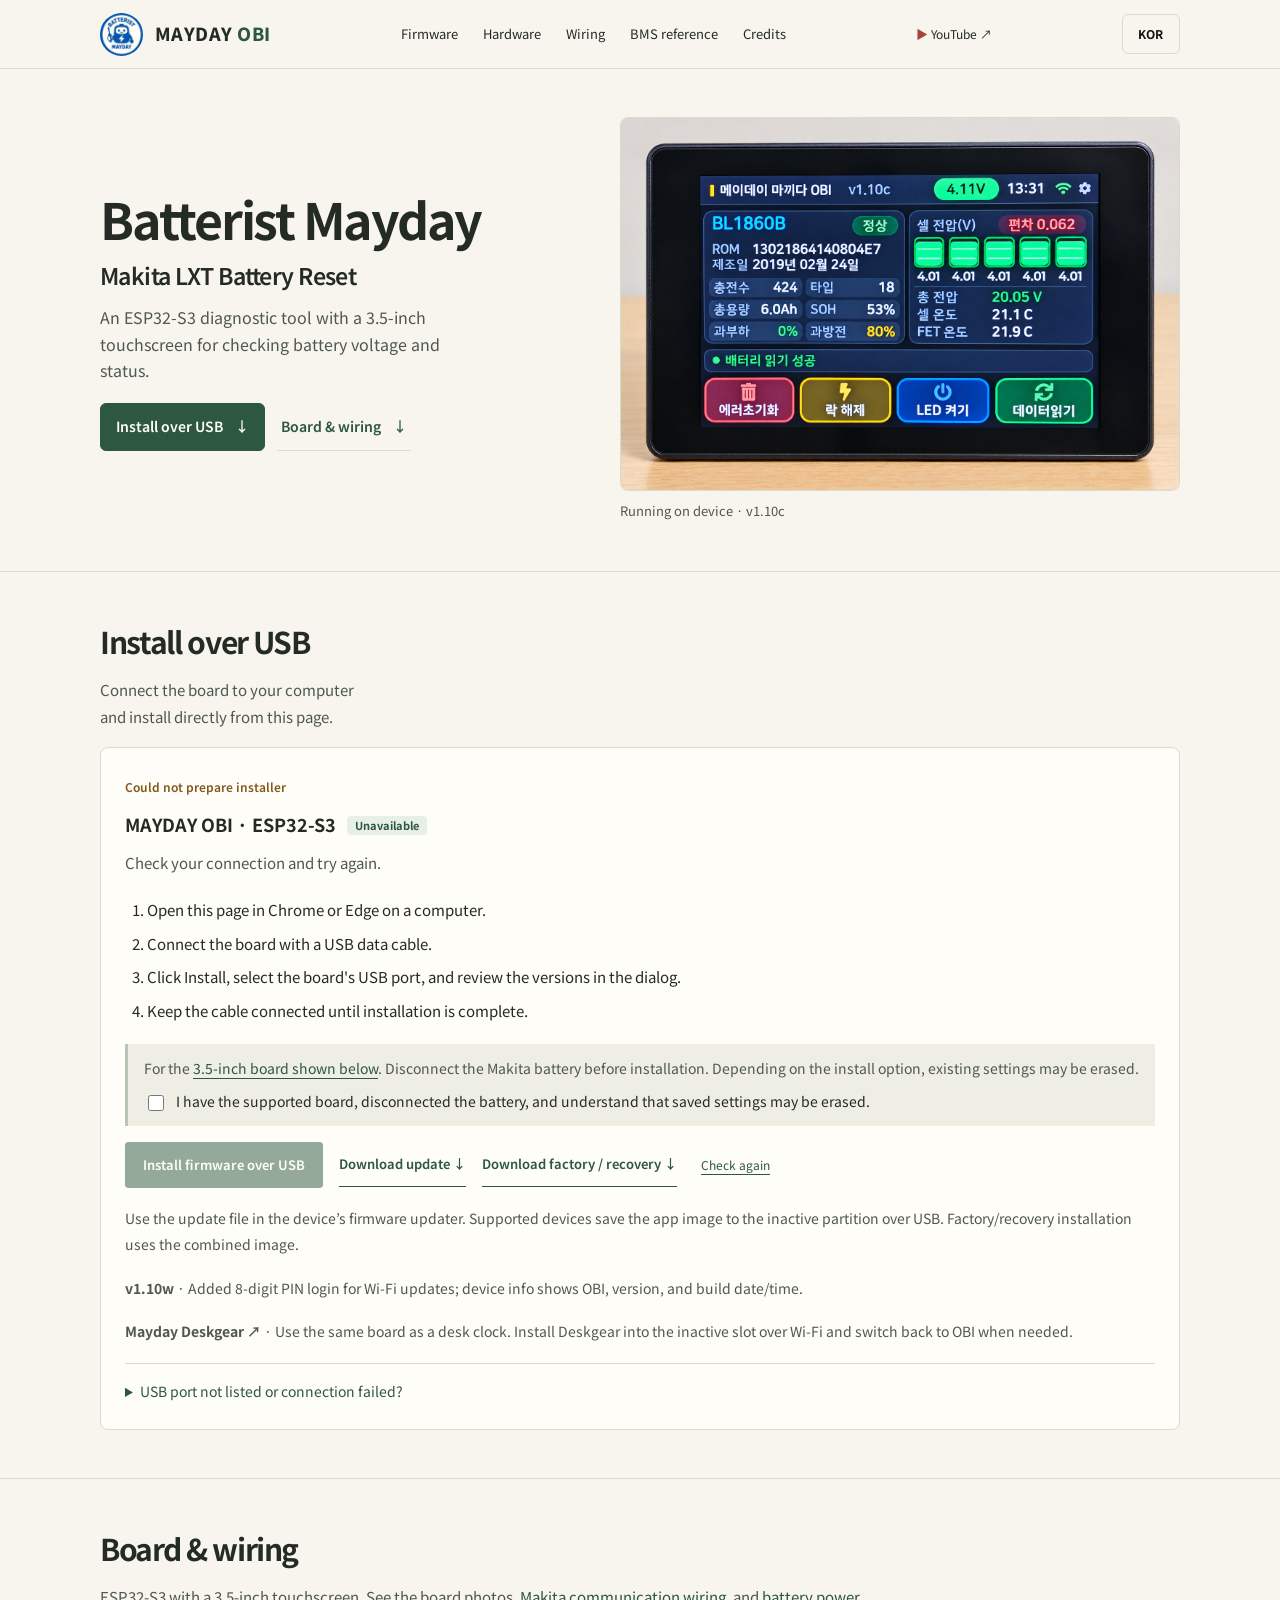
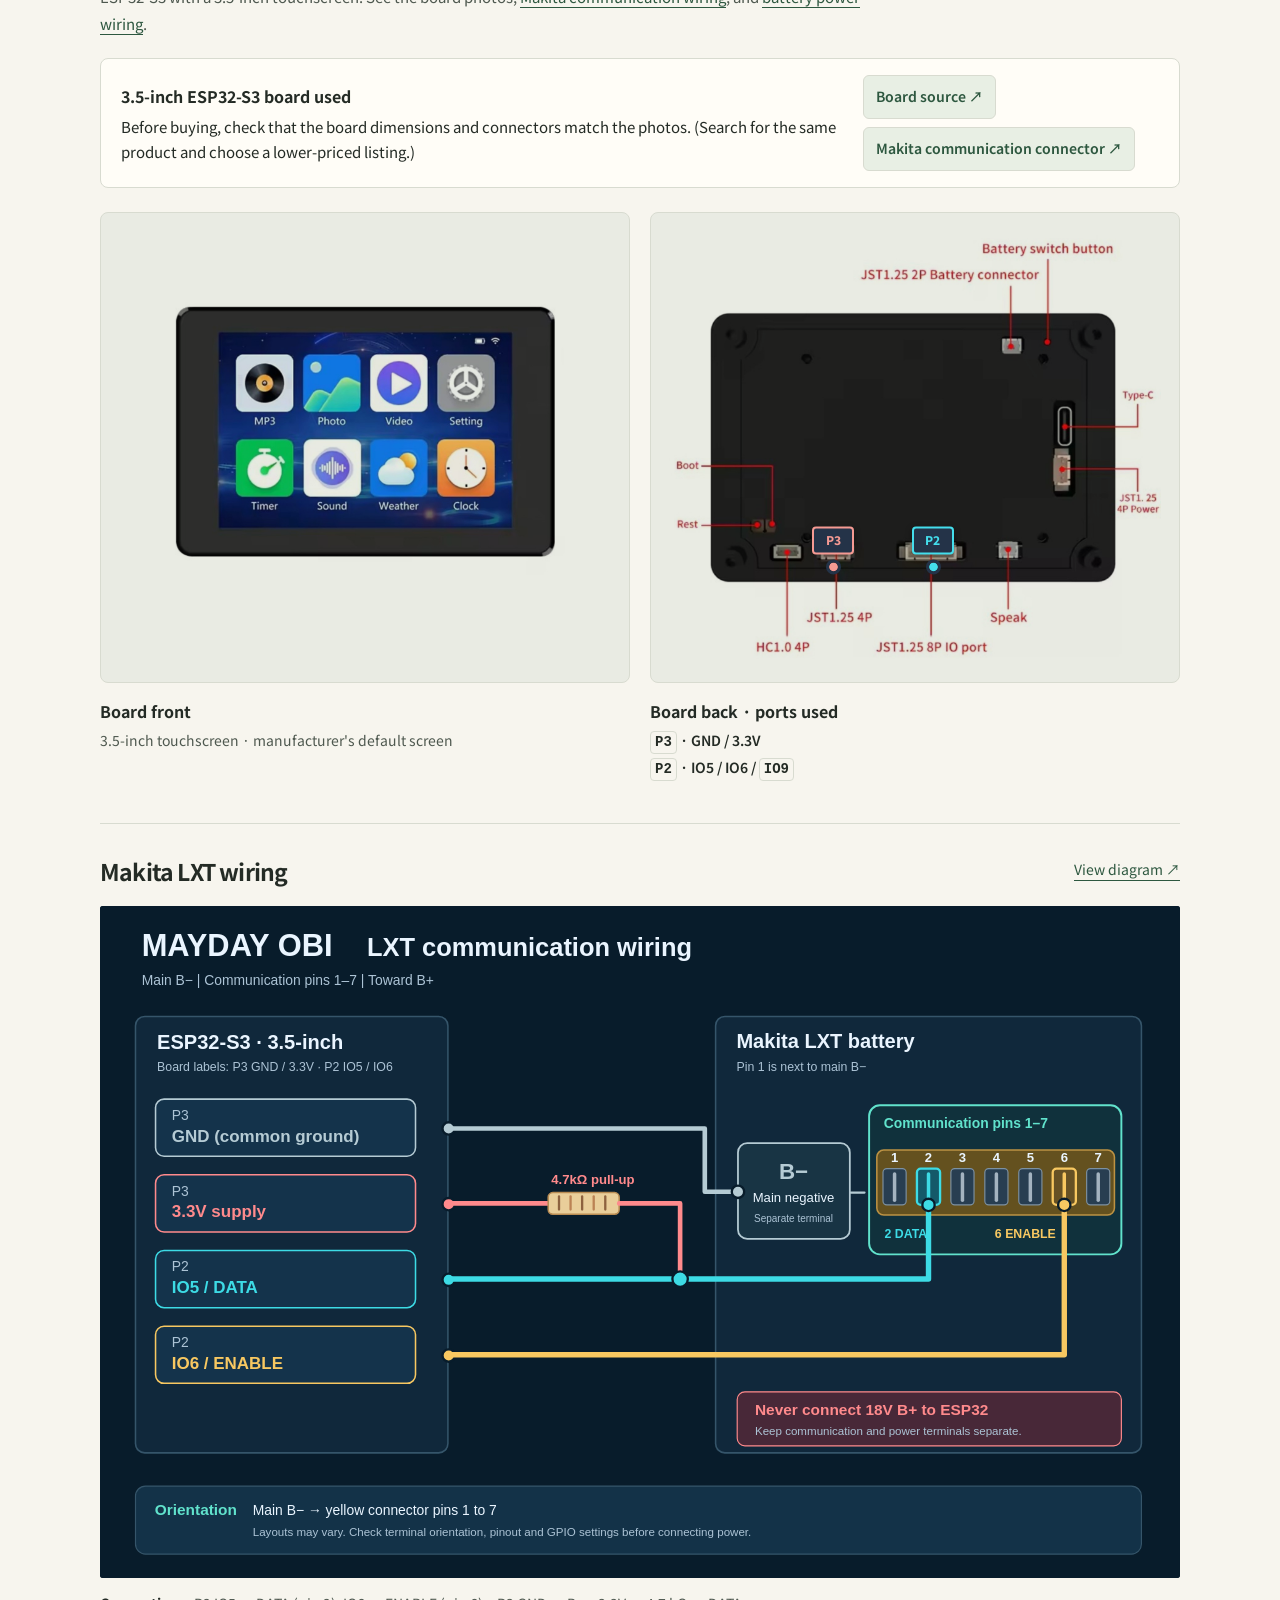
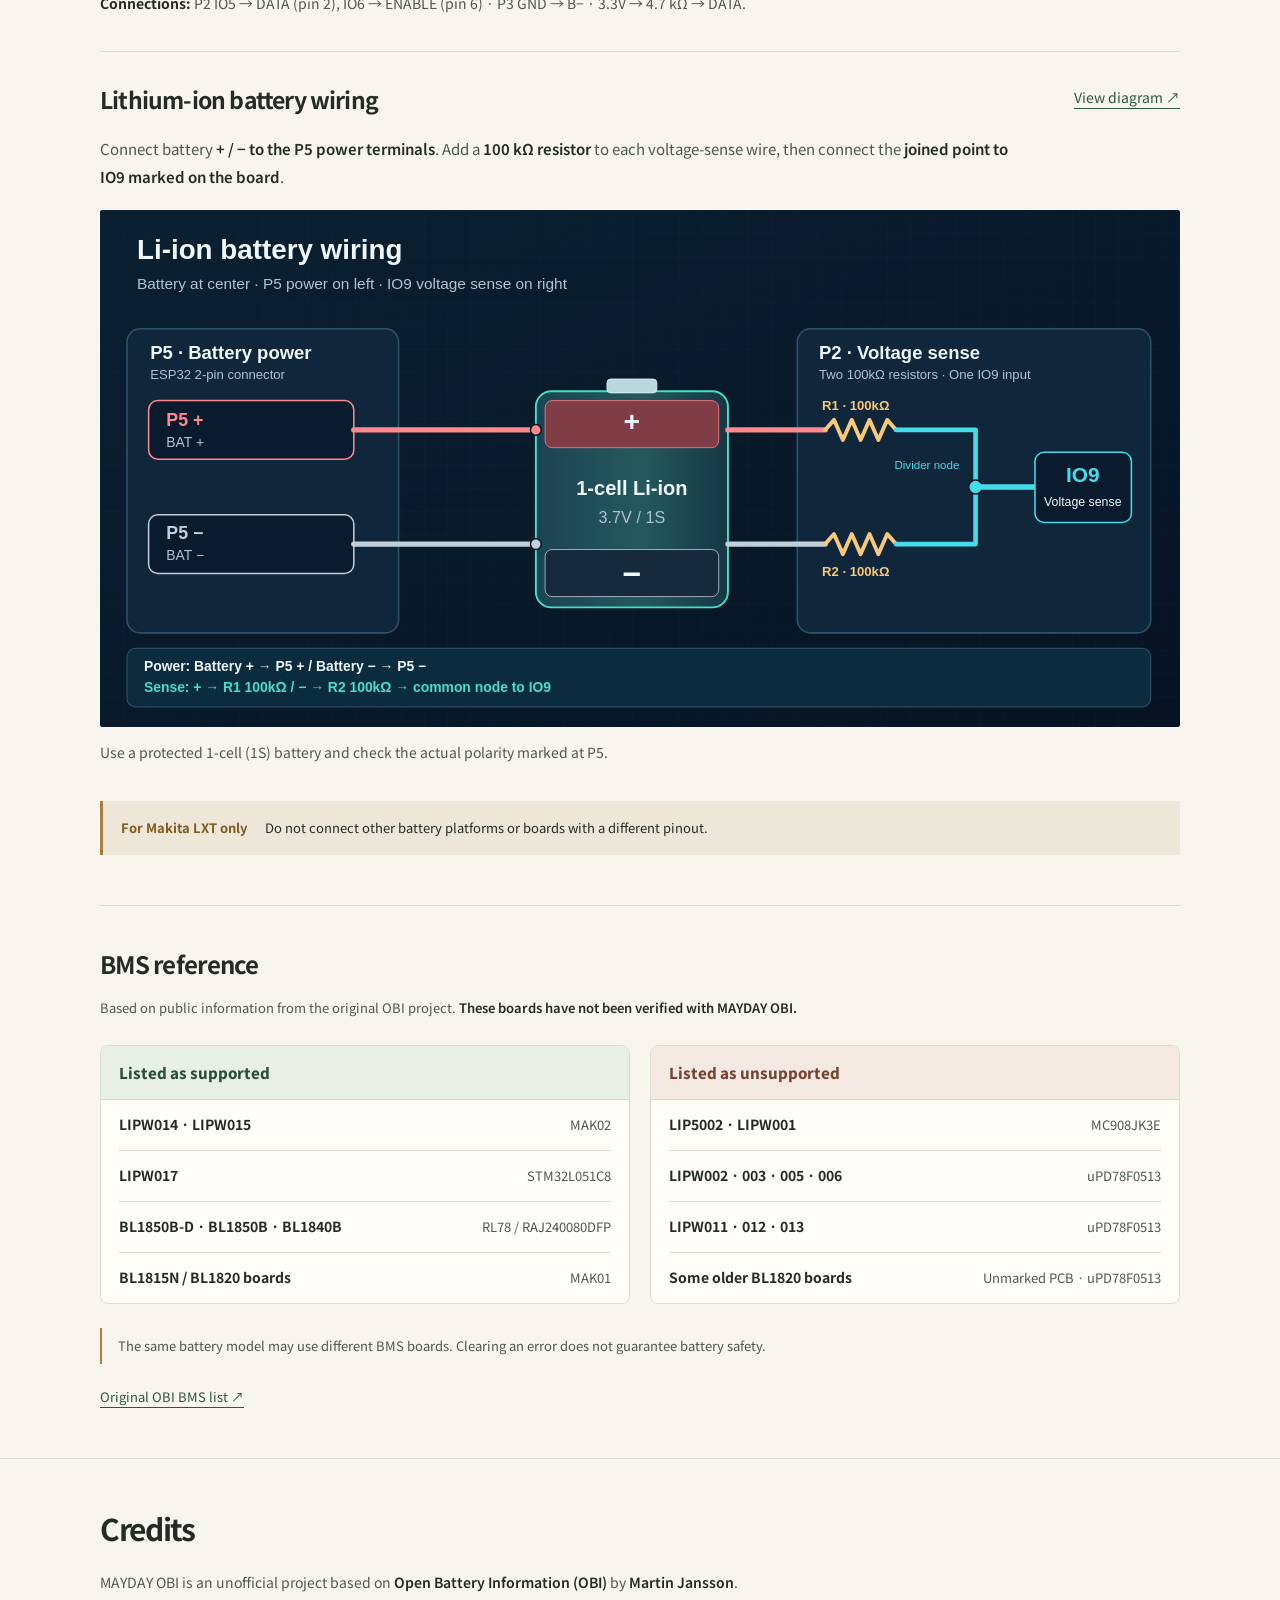
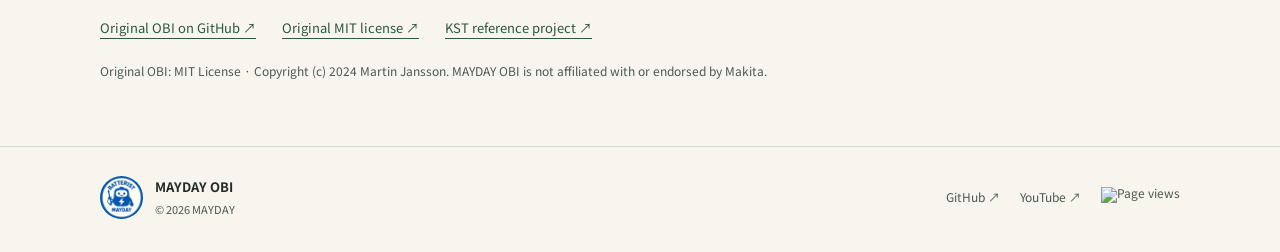
==== commit 50112dbd: "Link Mayday Deskgear and explain dual-slot switching" ====
--- a/en/index.html
+++ b/en/index.html
@@ -65,6 +65,7 @@
         </div>
         <p class="install-note" id="firmware-file-note" role="status" aria-live="polite"></p>
         <p class="install-note"><strong>v1.10w</strong> · Added 8-digit PIN login for Wi-Fi updates; device info shows OBI, version, and build date/time.</p>
+        <p class="install-note"><a href="https://maydaycom.github.io/mayday-deskgear/en/"><strong>Mayday Deskgear ↗</strong></a> · Use the same board as a desk clock. Install Deskgear into the inactive slot over Wi-Fi and switch back to OBI when needed.</p>
         <details class="install-help"><summary>USB port not listed or connection failed?</summary><p>Use a data cable, not a charge-only cable, and close other serial monitor programs. If the board still does not appear, hold BOOT, briefly press RESET, release BOOT, then reconnect. Button names and steps can vary by board.</p></details>
         <noscript><p class="install-note">JavaScript is required for web installation. Enable JavaScript in your browser and reload this page.</p></noscript>
       </article>
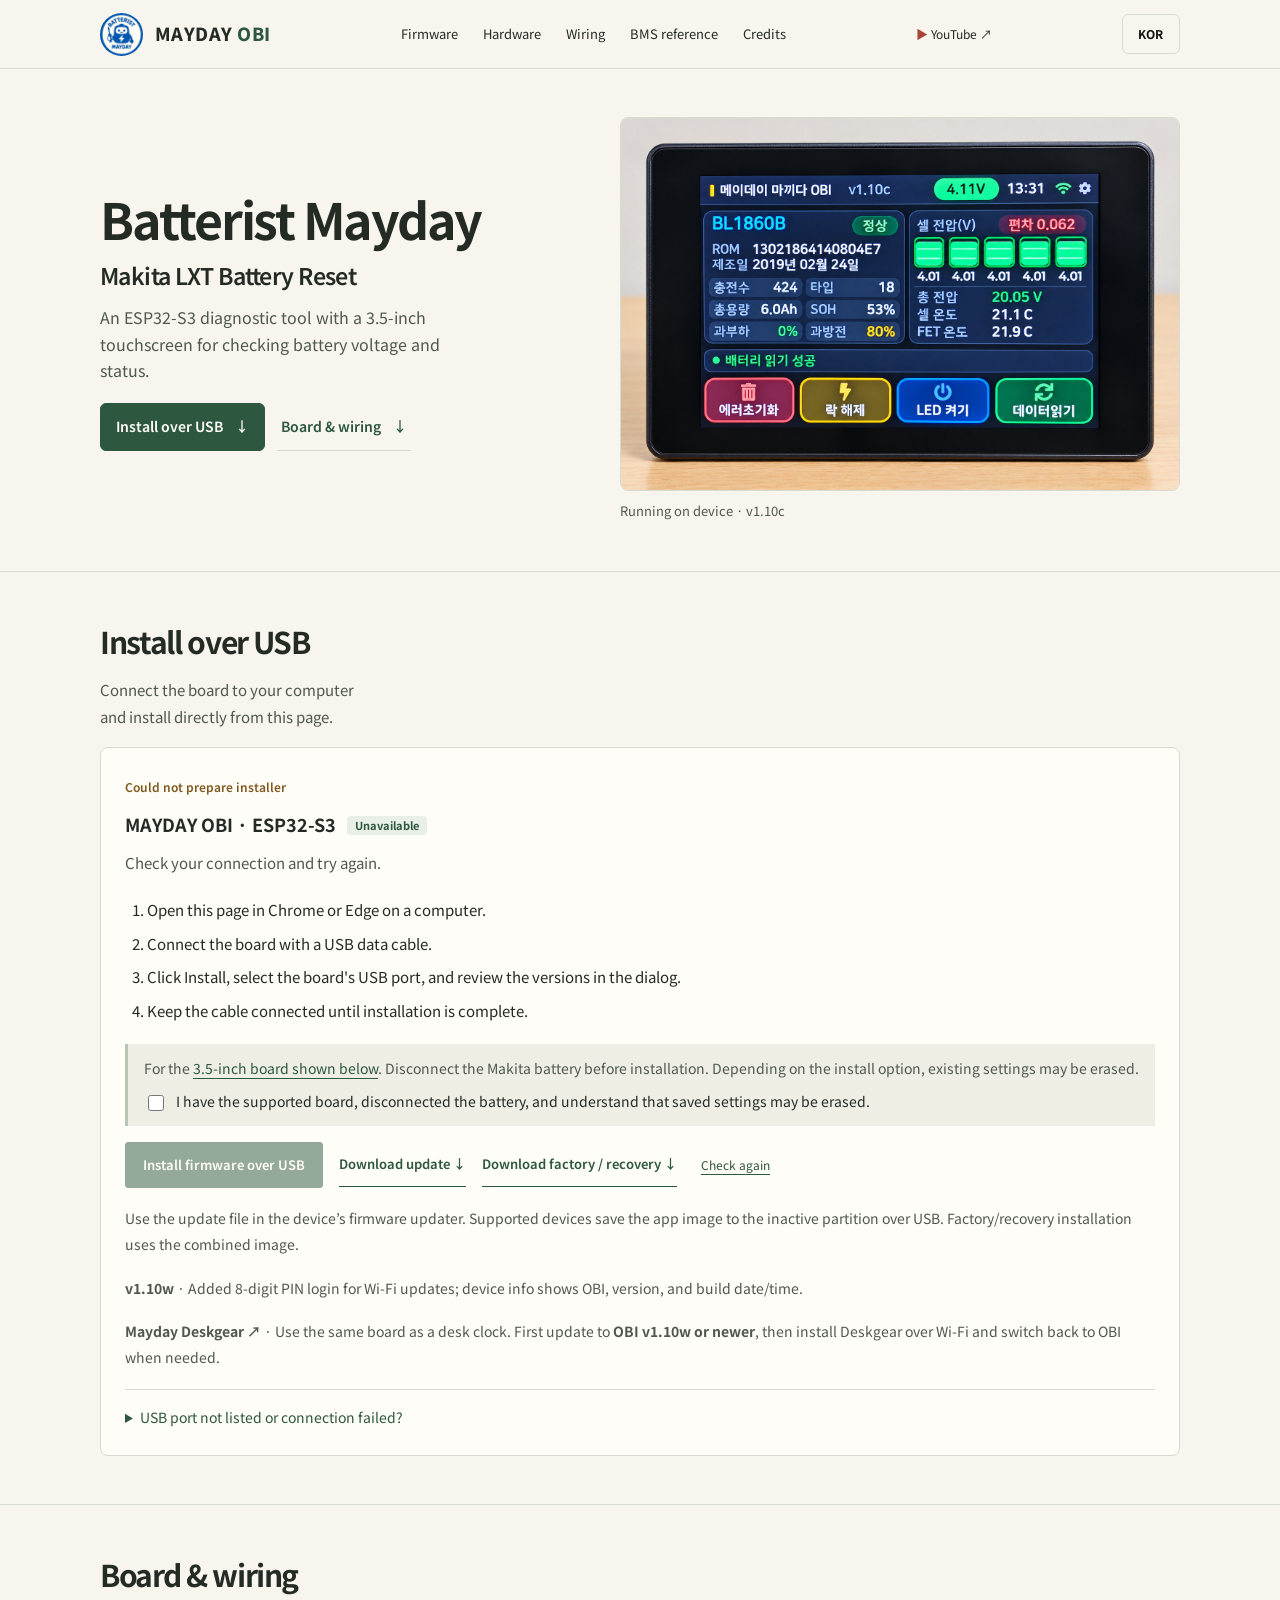
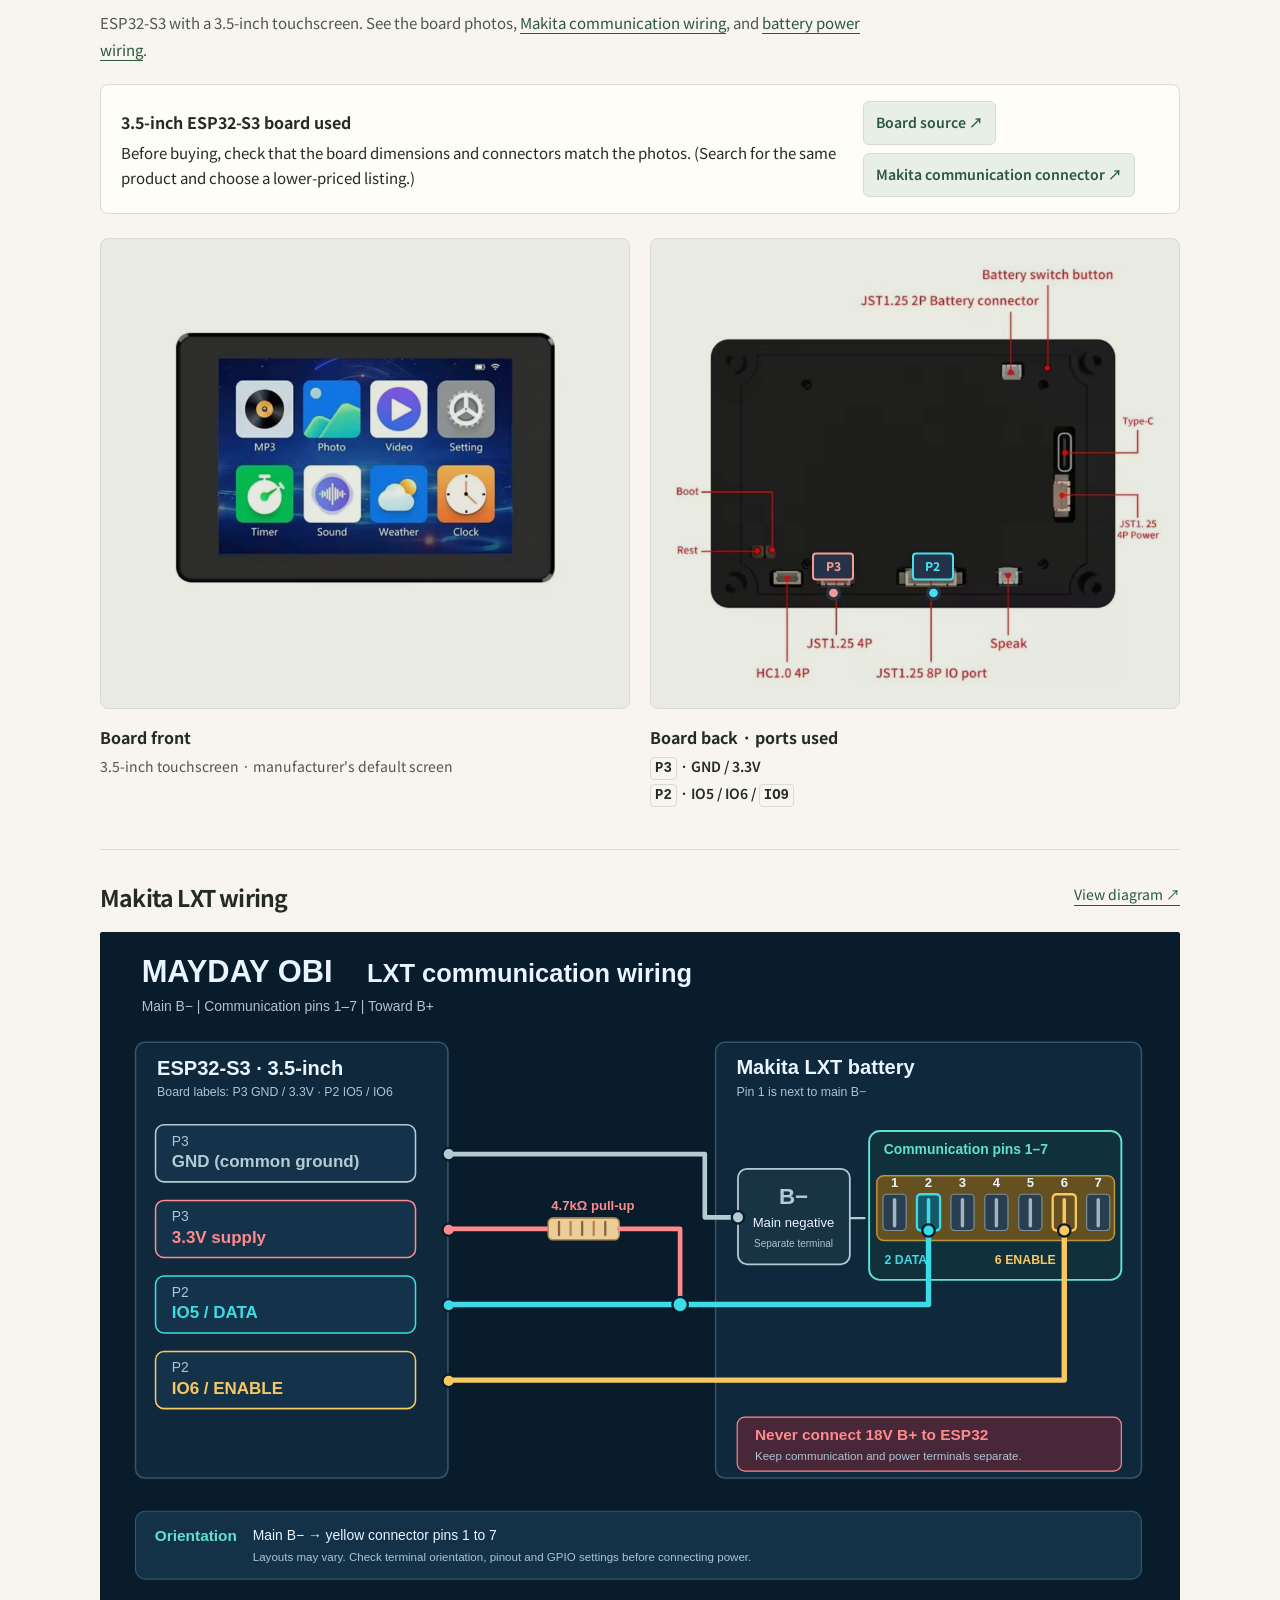
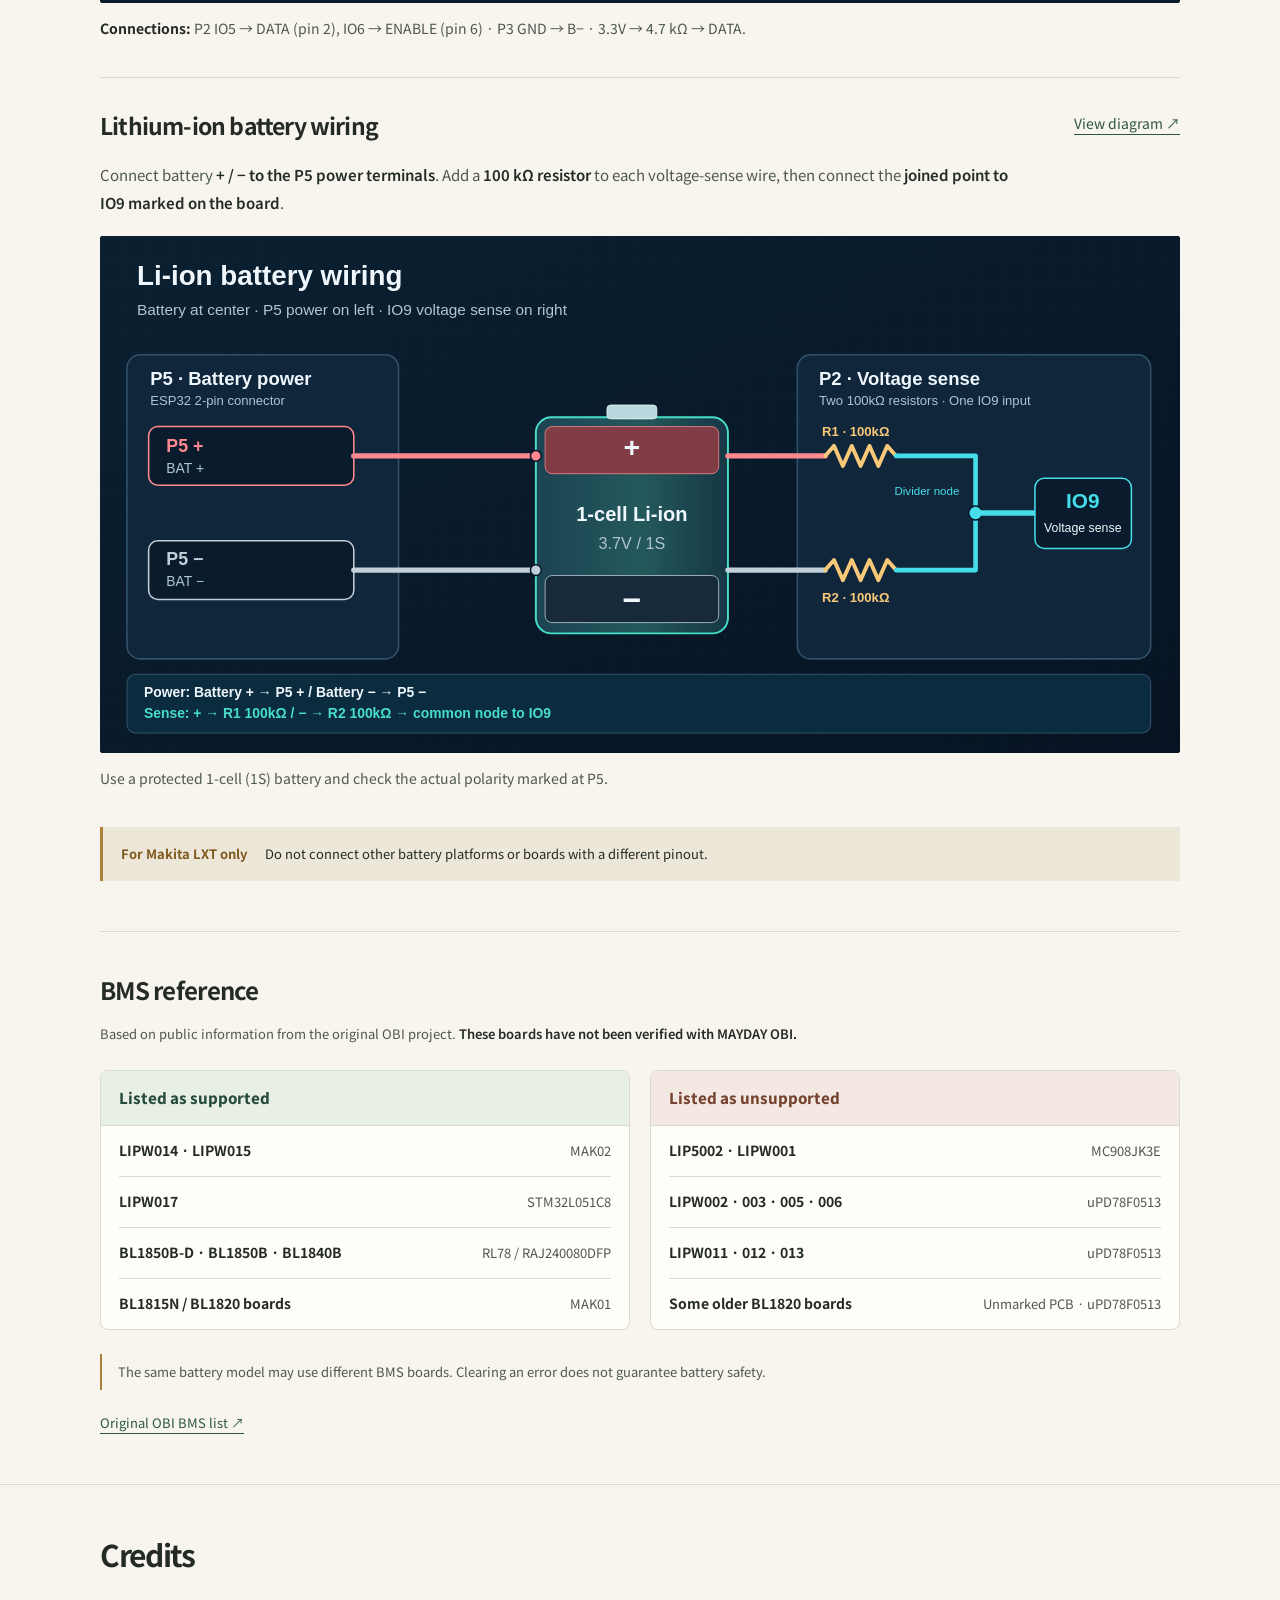
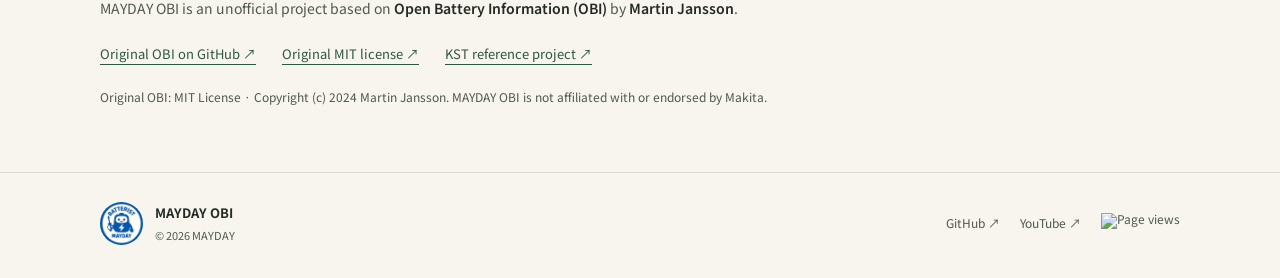
==== commit 3a79716d: "Clarify OBI v1.10w minimum for Deskgear switching" ====
--- a/en/index.html
+++ b/en/index.html
@@ -65,7 +65,7 @@
         </div>
         <p class="install-note" id="firmware-file-note" role="status" aria-live="polite"></p>
         <p class="install-note"><strong>v1.10w</strong> · Added 8-digit PIN login for Wi-Fi updates; device info shows OBI, version, and build date/time.</p>
-        <p class="install-note"><a href="https://maydaycom.github.io/mayday-deskgear/en/"><strong>Mayday Deskgear ↗</strong></a> · Use the same board as a desk clock. Install Deskgear into the inactive slot over Wi-Fi and switch back to OBI when needed.</p>
+        <p class="install-note"><a href="https://maydaycom.github.io/mayday-deskgear/en/"><strong>Mayday Deskgear ↗</strong></a> · Use the same board as a desk clock. First update to <strong>OBI v1.10w or newer</strong>, then install Deskgear over Wi-Fi and switch back to OBI when needed.</p>
         <details class="install-help"><summary>USB port not listed or connection failed?</summary><p>Use a data cable, not a charge-only cable, and close other serial monitor programs. If the board still does not appear, hold BOOT, briefly press RESET, release BOOT, then reconnect. Button names and steps can vary by board.</p></details>
         <noscript><p class="install-note">JavaScript is required for web installation. Enable JavaScript in your browser and reload this page.</p></noscript>
       </article>
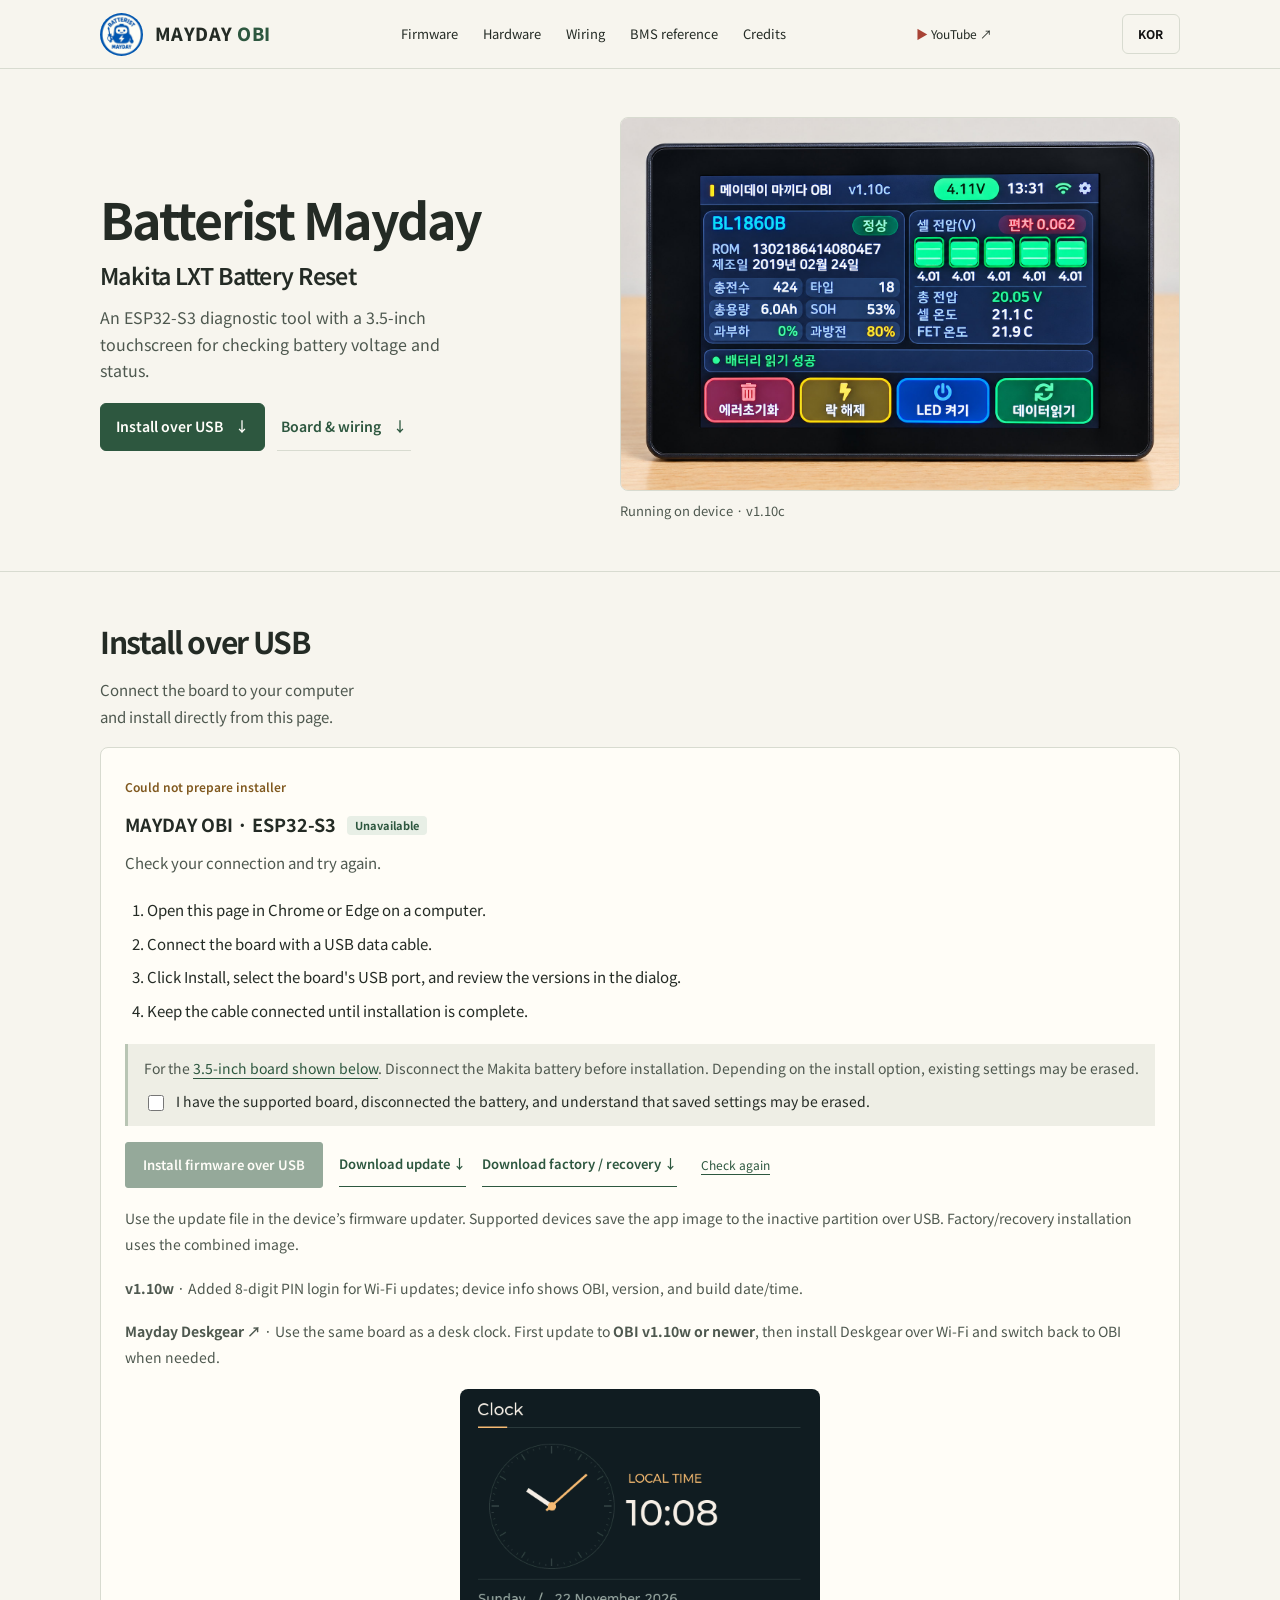
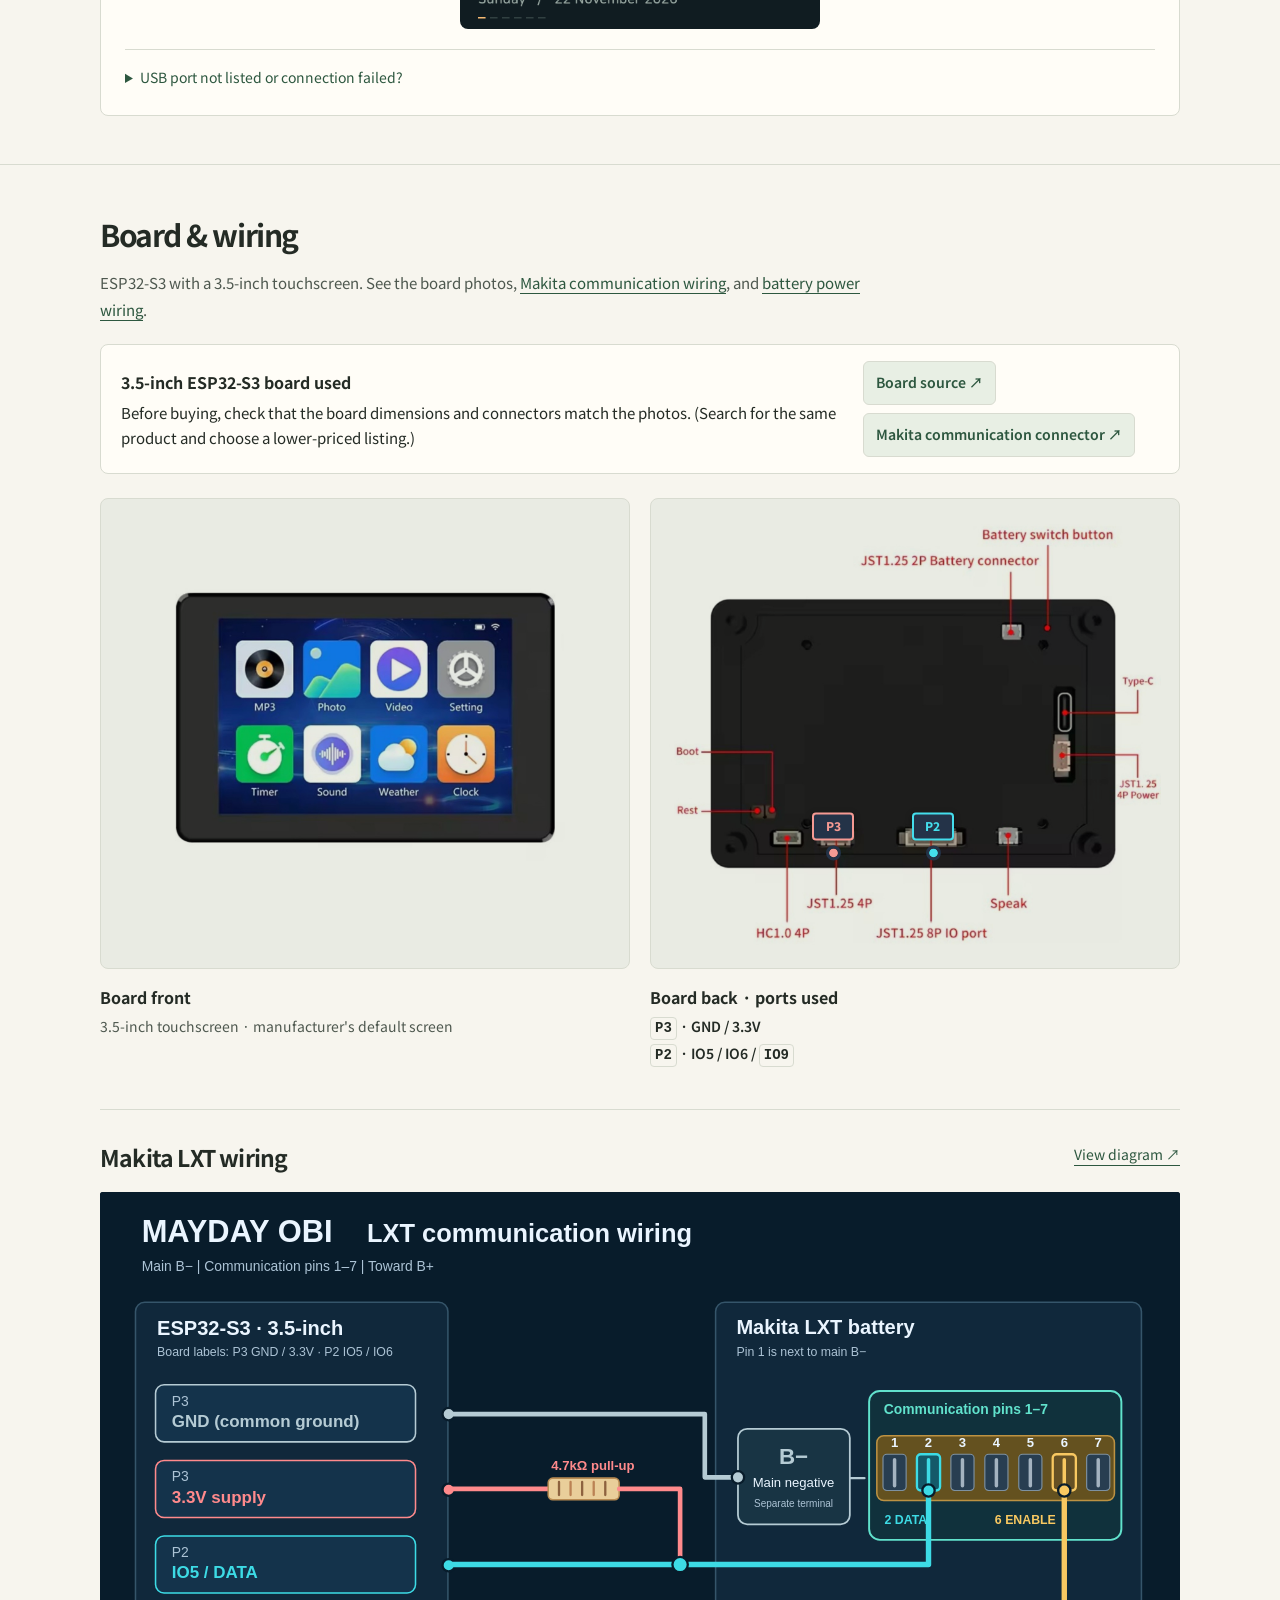
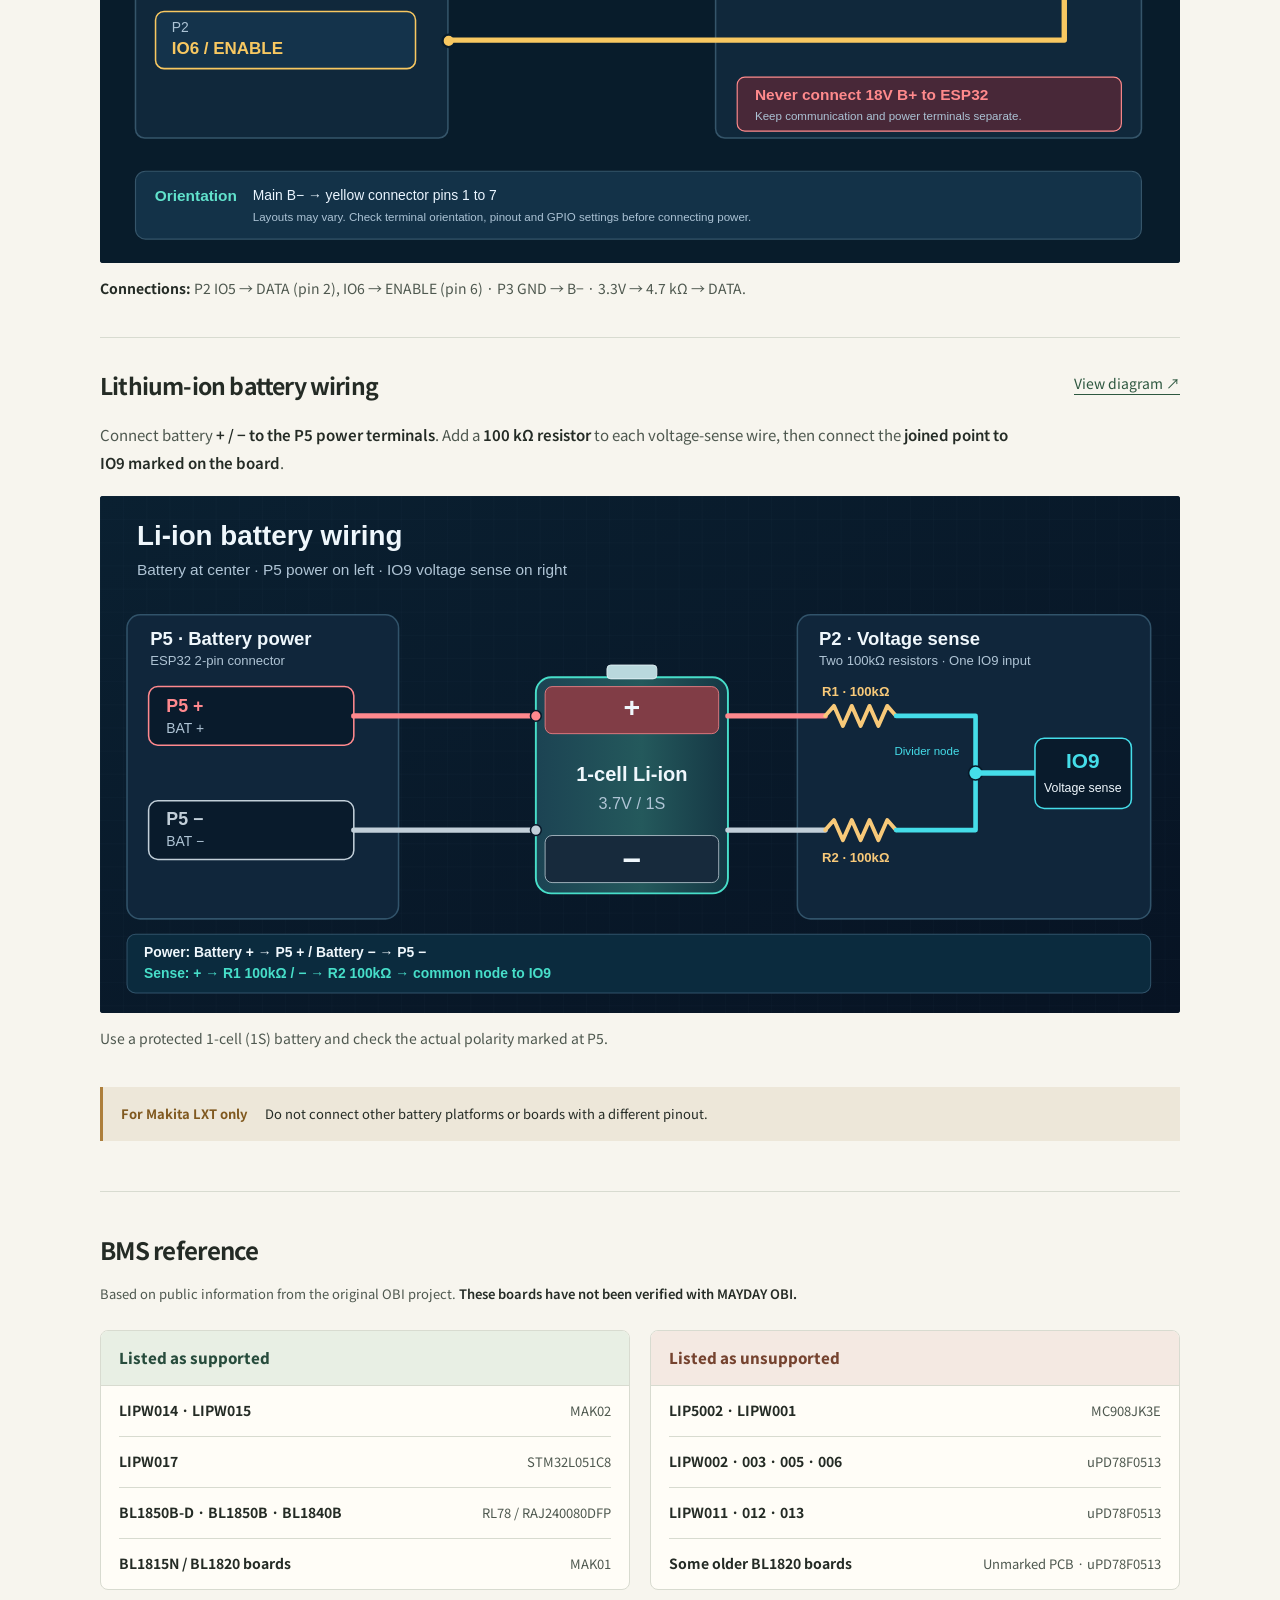
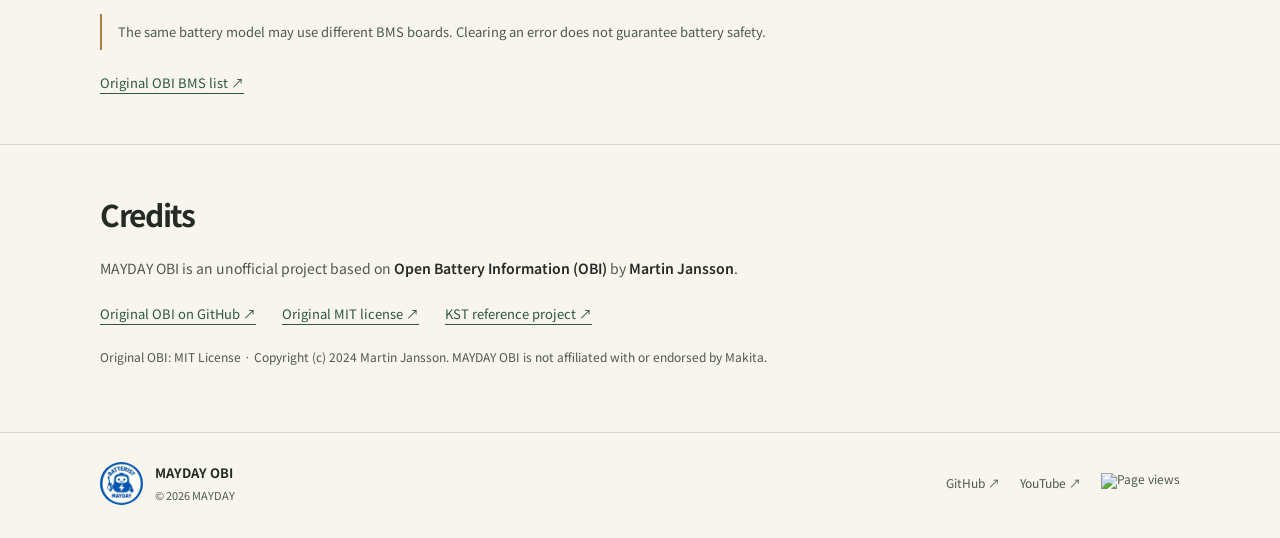
==== commit 58feae4e: "Add Deskgear clock preview below cross-project link" ====
--- a/en/index.html
+++ b/en/index.html
@@ -66,6 +66,7 @@
         <p class="install-note" id="firmware-file-note" role="status" aria-live="polite"></p>
         <p class="install-note"><strong>v1.10w</strong> · Added 8-digit PIN login for Wi-Fi updates; device info shows OBI, version, and build date/time.</p>
         <p class="install-note"><a href="https://maydaycom.github.io/mayday-deskgear/en/"><strong>Mayday Deskgear ↗</strong></a> · Use the same board as a desk clock. First update to <strong>OBI v1.10w or newer</strong>, then install Deskgear over Wi-Fi and switch back to OBI when needed.</p>
+        <a href="https://maydaycom.github.io/mayday-deskgear/en/" style="display:block;width:100%;max-width:360px;margin:12px auto 20px;" aria-label="Visit Mayday Deskgear"><img src="../assets/deskgear-preview.png" alt="Mayday Deskgear PXL3 Meridian clock face" width="480" height="320" loading="lazy" style="display:block;width:100%;height:auto;border-radius:8px;"></a>
         <details class="install-help"><summary>USB port not listed or connection failed?</summary><p>Use a data cable, not a charge-only cable, and close other serial monitor programs. If the board still does not appear, hold BOOT, briefly press RESET, release BOOT, then reconnect. Button names and steps can vary by board.</p></details>
         <noscript><p class="install-note">JavaScript is required for web installation. Enable JavaScript in your browser and reload this page.</p></noscript>
       </article>
